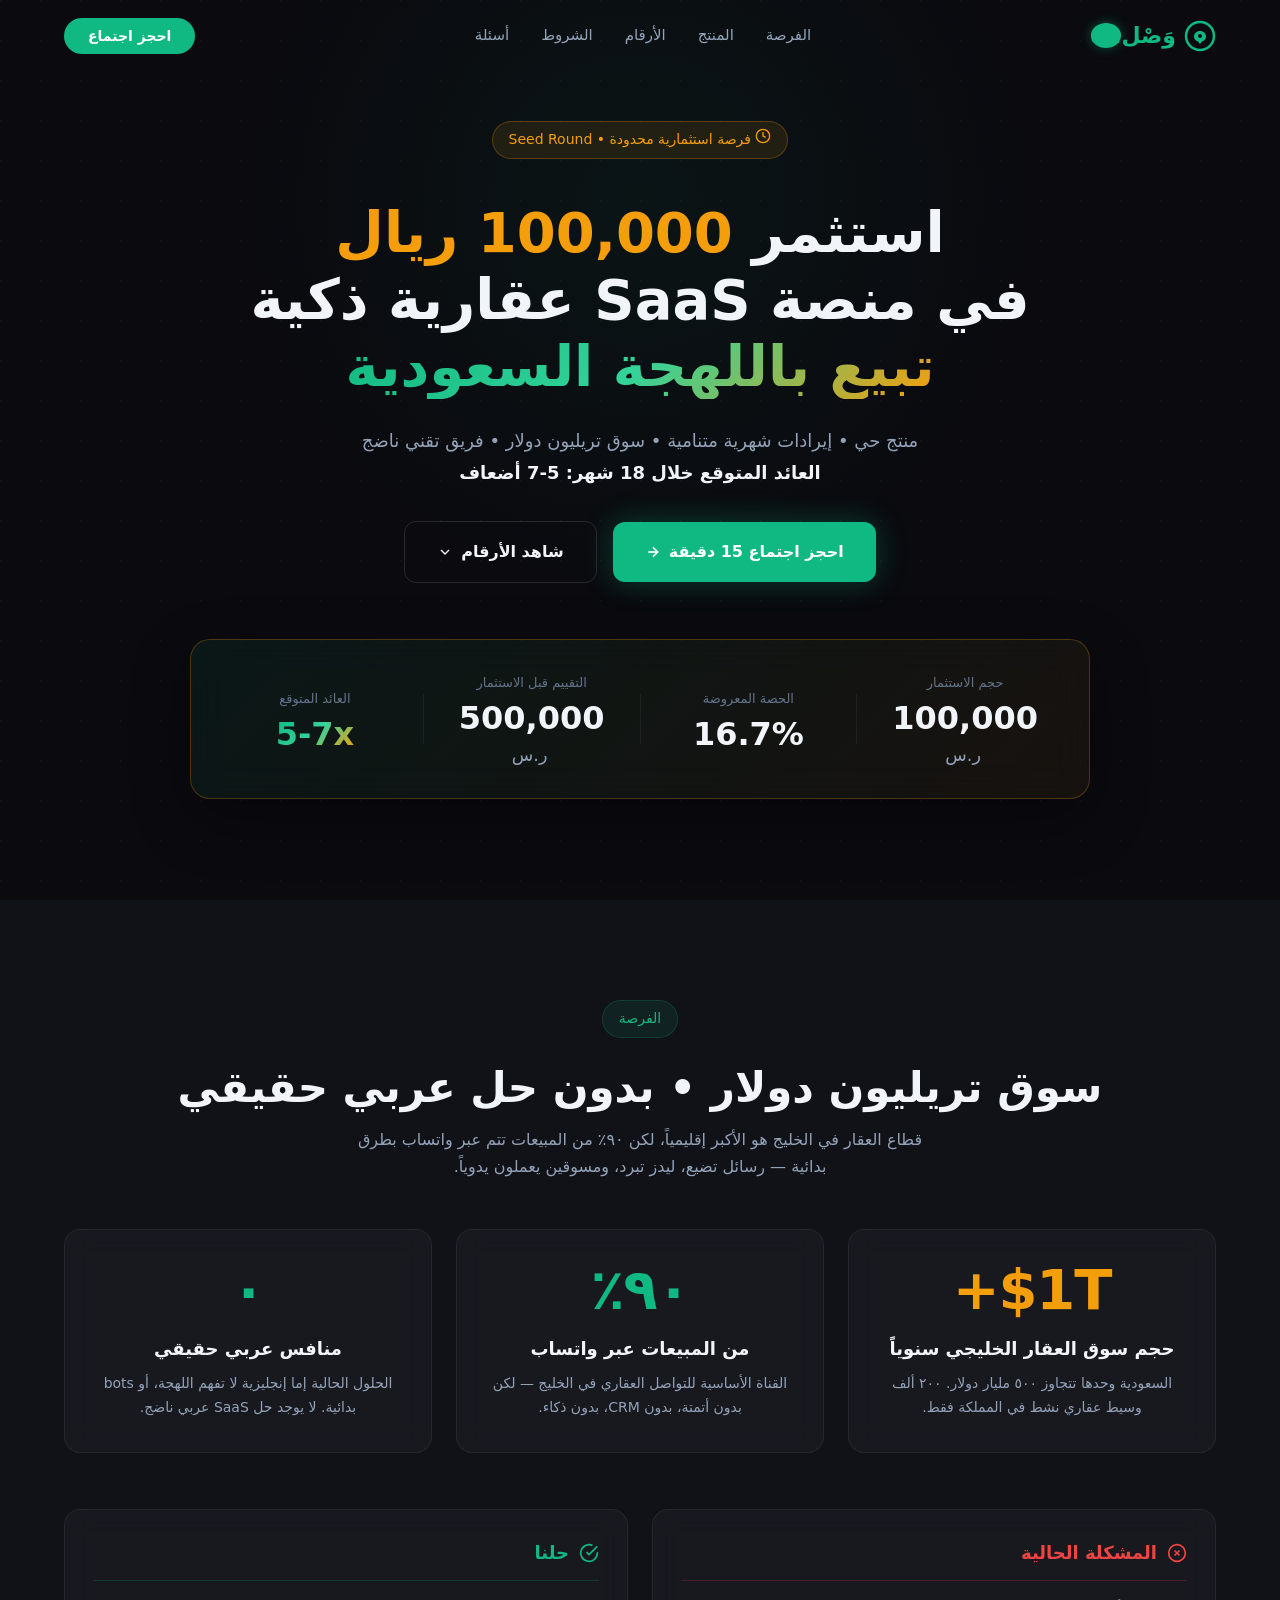
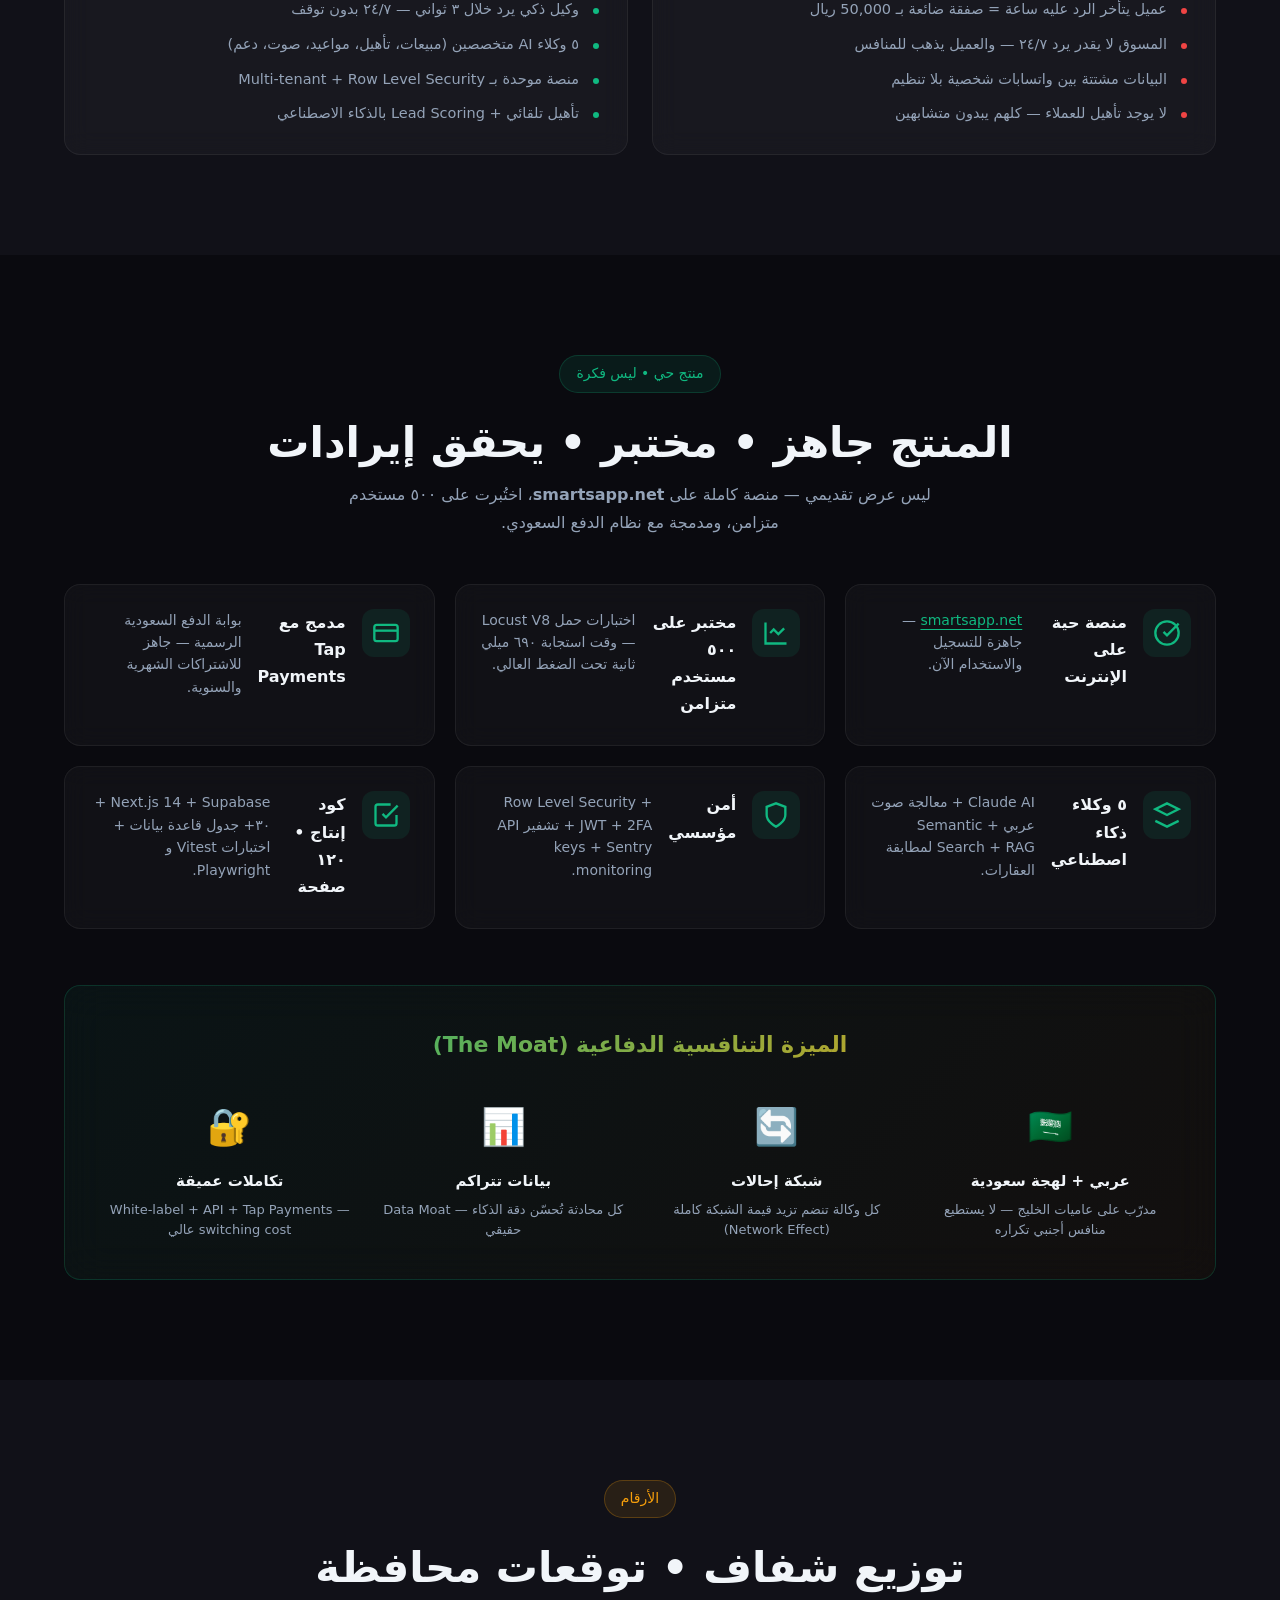
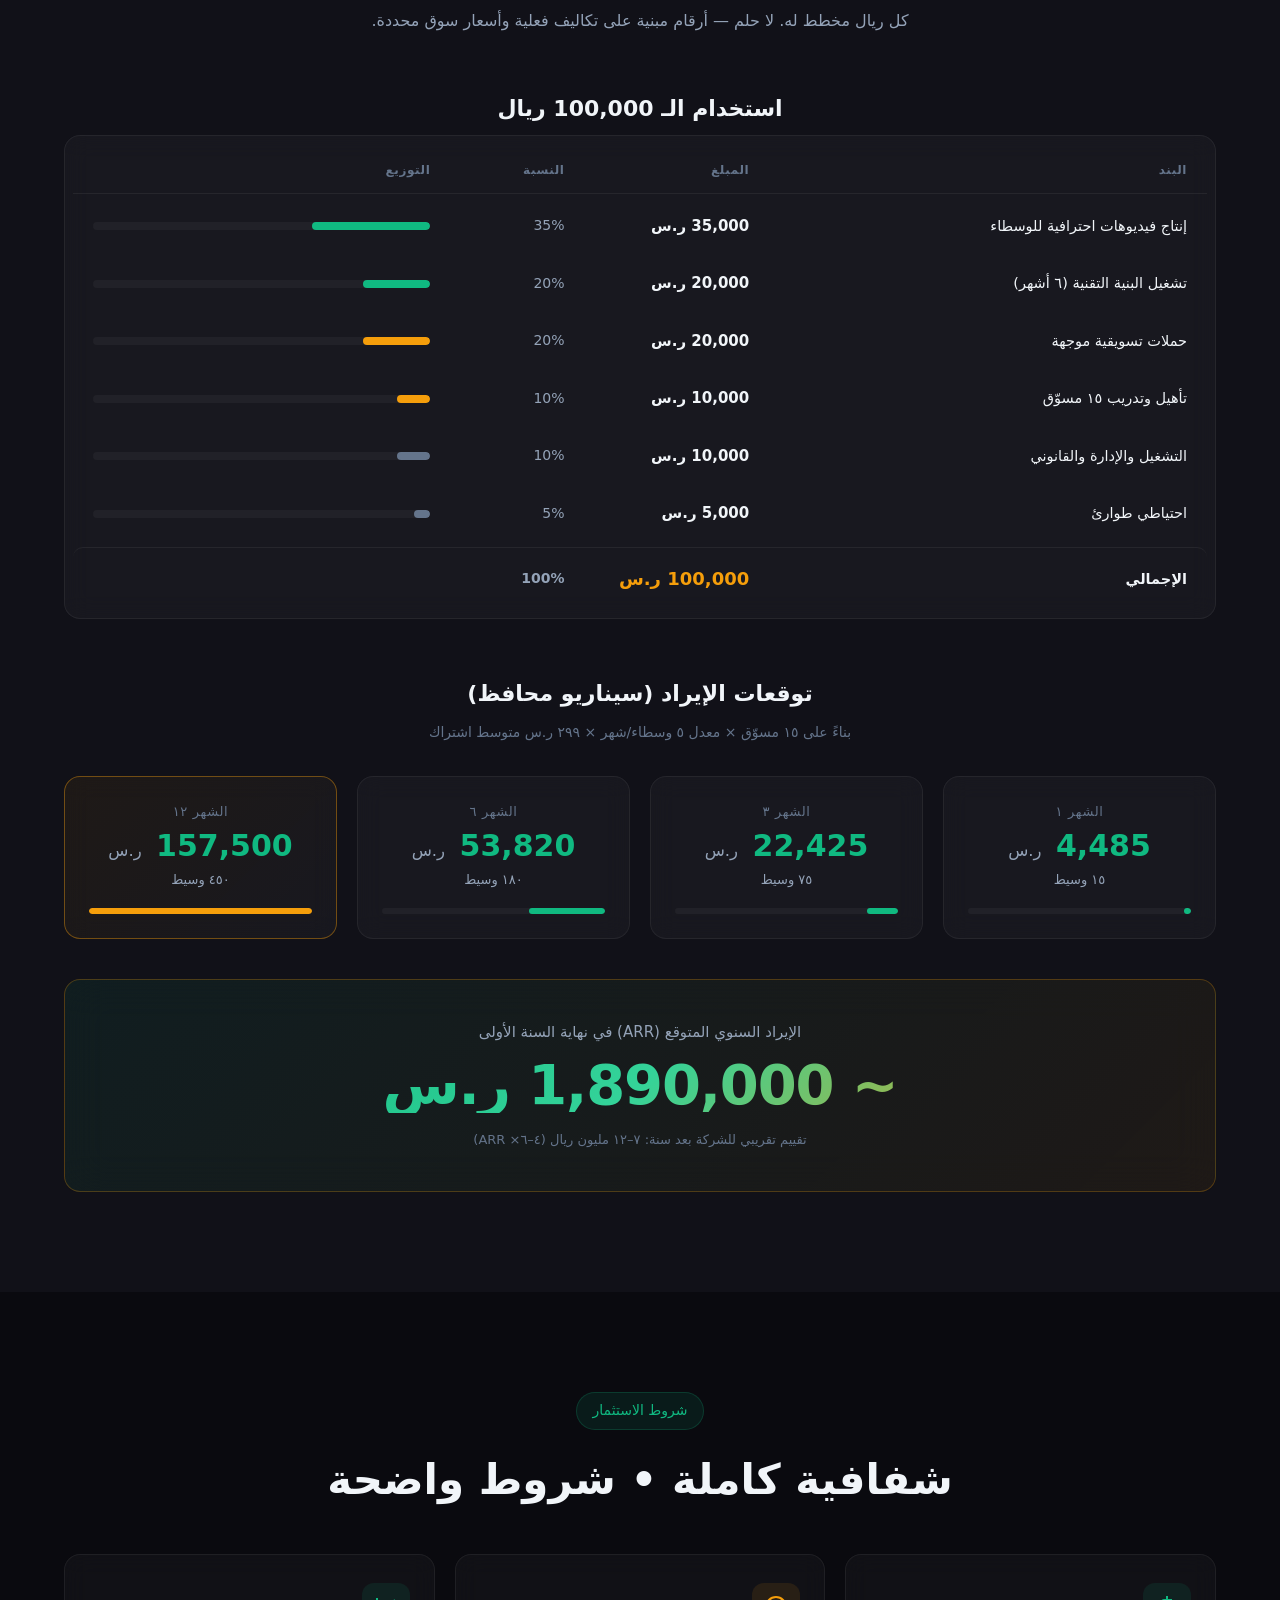
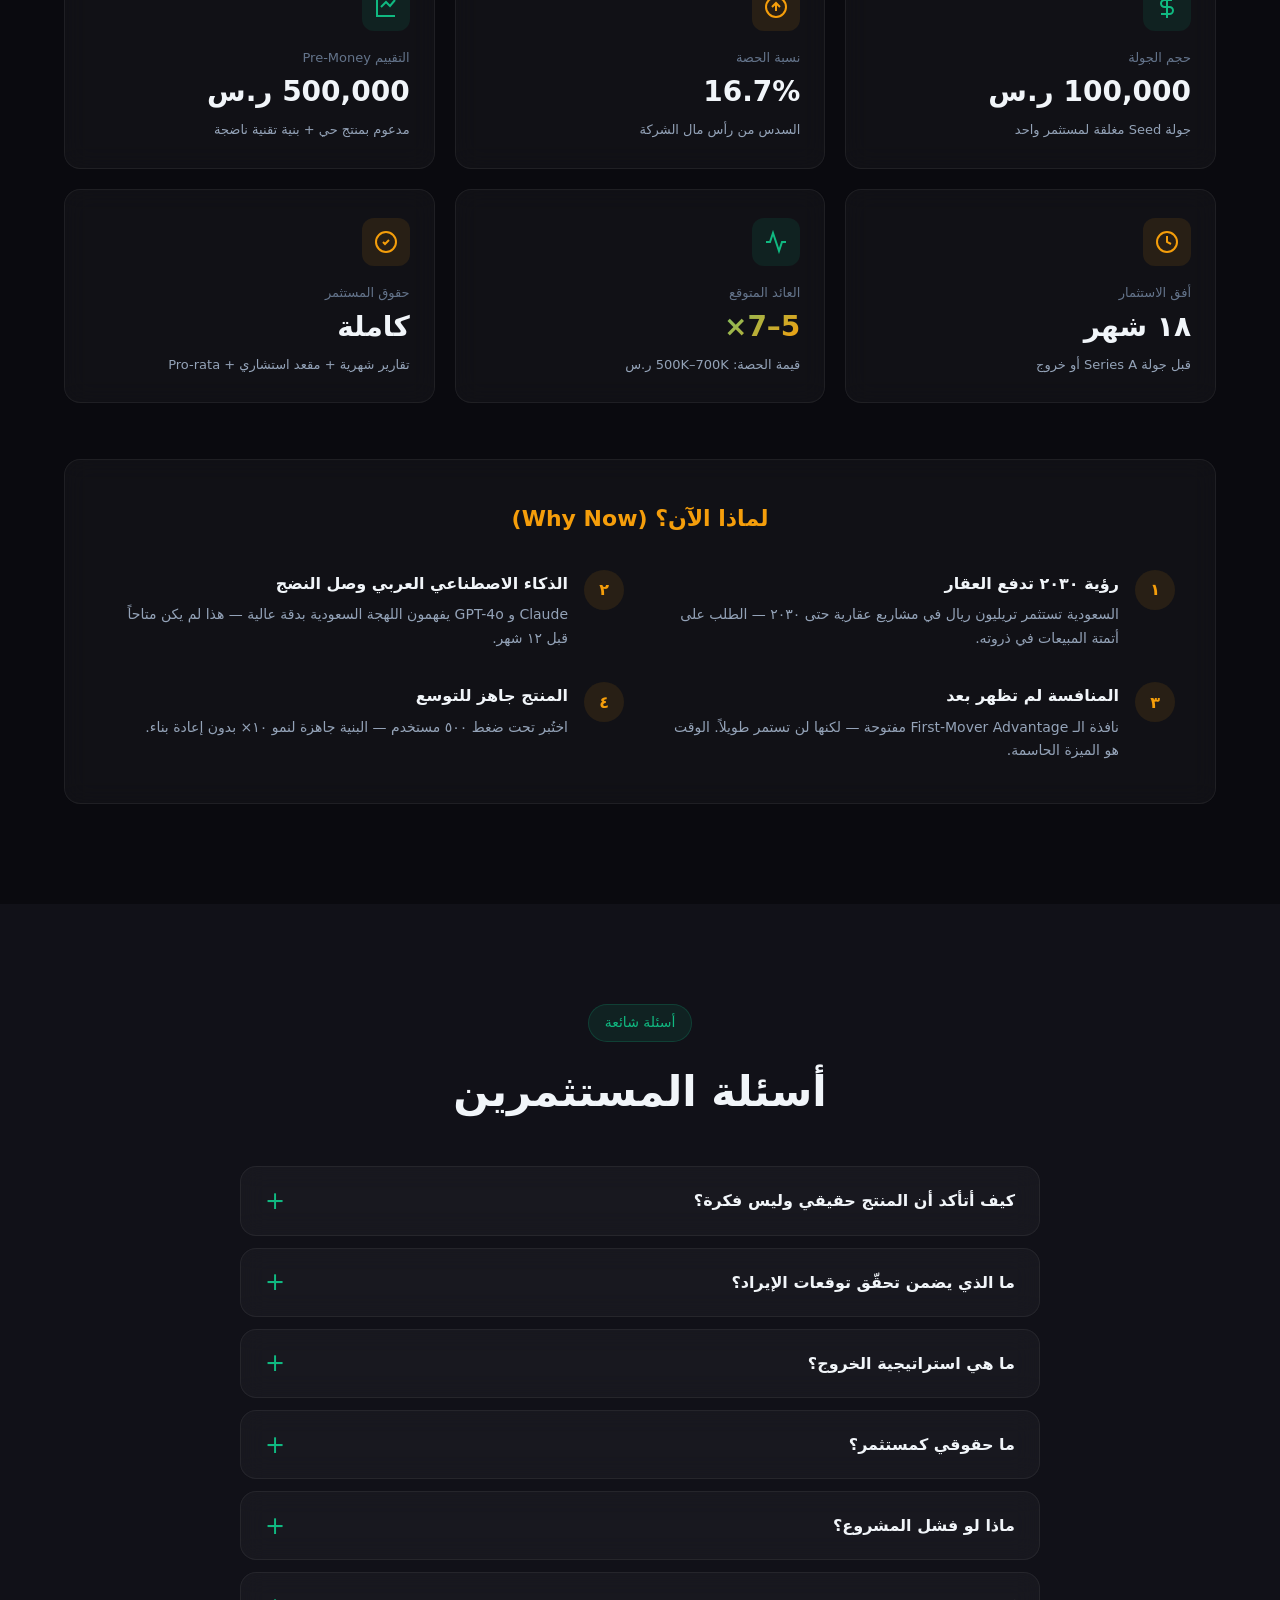
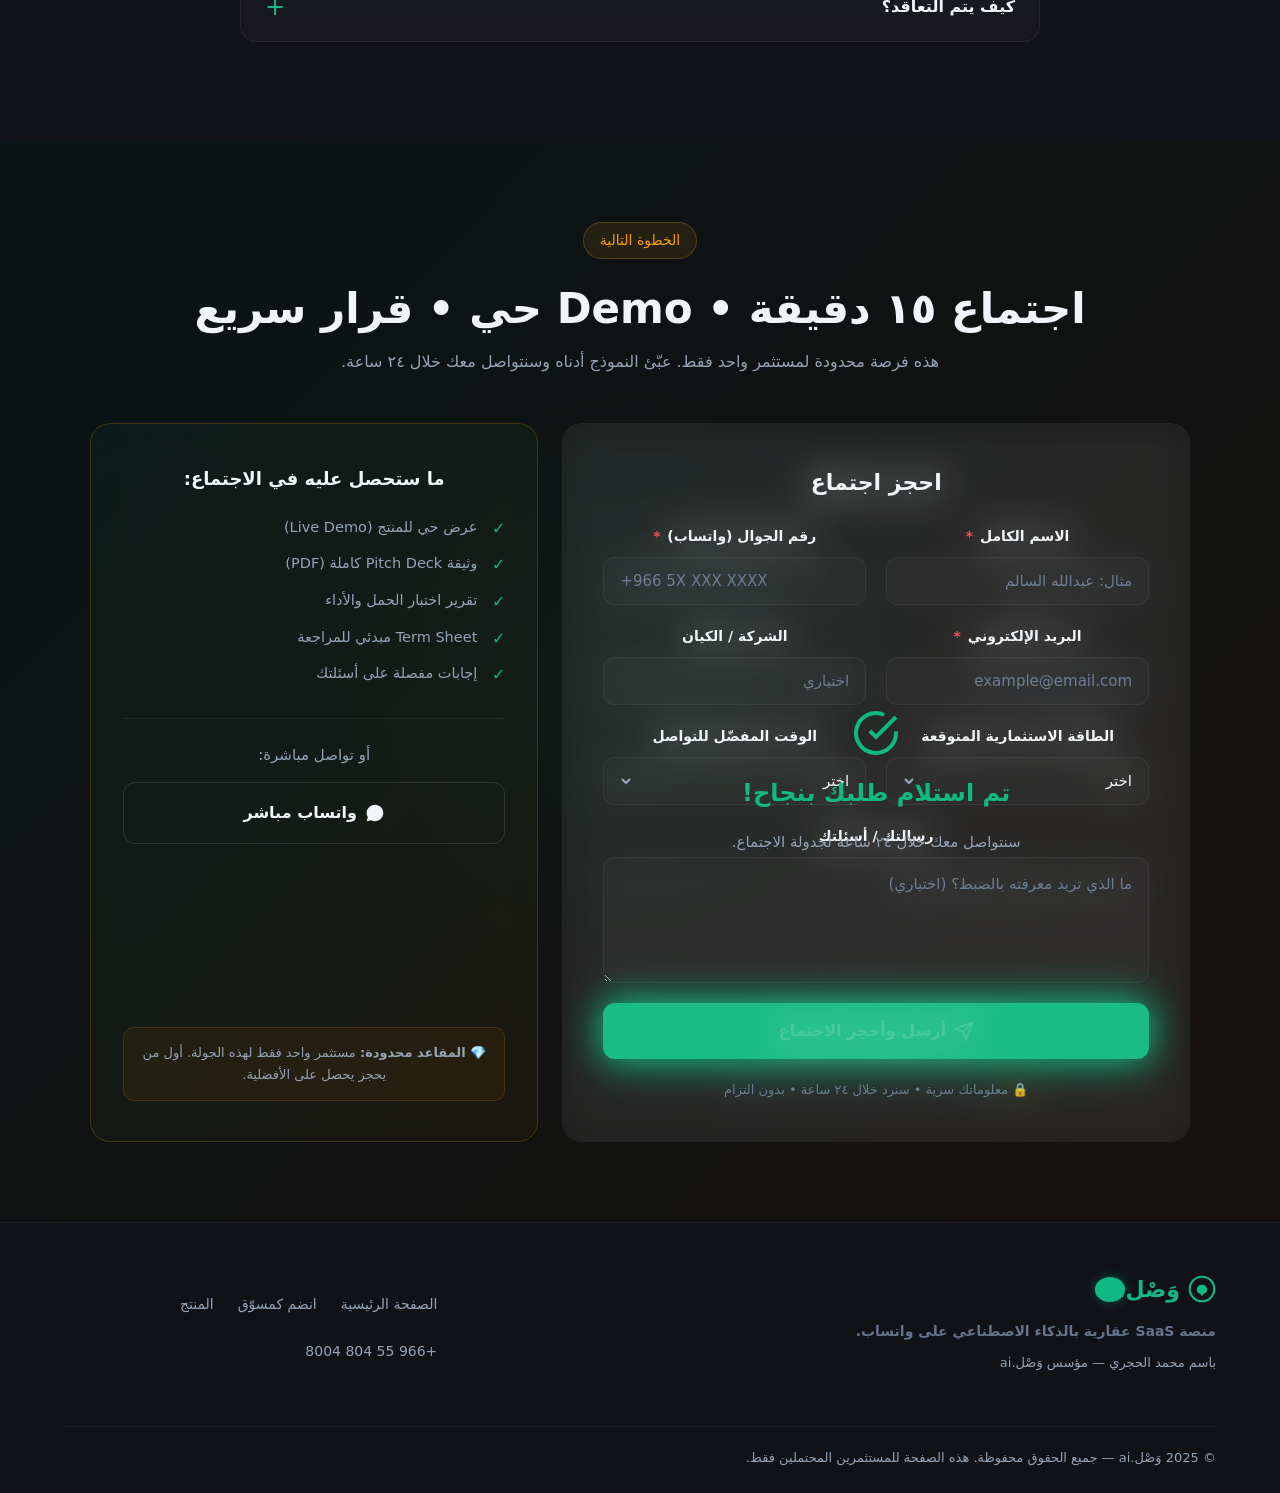
==== investor.html @ 43de6ca4 "Initial commit: investor + partner landing pages with Supabase - investor.html: 100K SAR / 16.7% pit" ====
<!DOCTYPE html>
<html lang="ar" dir="rtl">
<head>
  <meta charset="UTF-8">
  <meta name="viewport" content="width=device-width, initial-scale=1.0">
  <meta http-equiv="Content-Security-Policy" content="default-src 'self'; script-src 'self'; style-src 'self' 'unsafe-inline' https://fonts.googleapis.com; font-src 'self' https://fonts.gstatic.com; img-src 'self' data: https:; connect-src 'self' https://smartsapp.net https://*.supabase.co;">
  <title>وَصْل.ai | فرصة استثمارية — 100,000 ريال مقابل 16.7%</title>
  <meta name="description" content="فرصة استثمار في منصة SaaS عقارية بالذكاء الاصطناعي. منتج حي، إيرادات متوقعة 1.9 مليون ريال خلال 12 شهر، عائد متوقع 5-7 أضعاف خلال 18 شهر.">
  <meta name="robots" content="noindex, nofollow">
  <meta name="theme-color" content="#10b981">

  <!-- Open Graph -->
  <meta property="og:title" content="وَصْل.ai | فرصة استثمارية — منصة SaaS عقارية بالذكاء الاصطناعي">
  <meta property="og:description" content="100,000 ريال مقابل 16.7% — منتج حي وإيرادات متوقعة 1.9 مليون ريال خلال 12 شهر.">
  <meta property="og:type" content="website">
  <meta property="og:image" content="https://smartsapp.net/images/og-cover.svg">
  <meta property="og:locale" content="ar_SA">

  <!-- Favicon -->
  <link rel="icon" href="images/favicon.svg" type="image/svg+xml">

  <!-- Preconnect -->
  <link rel="preconnect" href="https://fonts.googleapis.com">
  <link rel="preconnect" href="https://fonts.gstatic.com" crossorigin>

  <!-- Stylesheet -->
  <link rel="stylesheet" href="css/styles.css">
  <link rel="stylesheet" href="css/pages.css">
</head>
<body>
  <a href="#main-content" class="sr-only">تخطي إلى المحتوى</a>

  <!-- ========== NAVBAR ========== -->
  <header class="navbar" role="banner">
    <div class="container navbar-inner">
      <a href="/" class="navbar-brand" aria-label="وَصْل.ai — الصفحة الرئيسية">
        <svg class="brand-icon" width="32" height="32" viewBox="0 0 32 32" fill="none" aria-hidden="true">
          <circle cx="16" cy="16" r="14" stroke="#10b981" stroke-width="2.5" fill="none"/>
          <path d="M10 16.5C10 13.5 12.5 11 16 11C19.5 11 22 13.5 22 16.5C22 19 20.5 21 18 21.5L16 24L14 21.5C11.5 21 10 19 10 16.5Z" fill="#10b981"/>
          <circle cx="16" cy="16" r="2" fill="#0a0a0f"/>
        </svg>
        <span class="brand-text">وَصْل<span class="brand-dot">.ai</span></span>
      </a>

      <nav class="nav-links" aria-label="التنقل الرئيسي">
        <a href="#opportunity">الفرصة</a>
        <a href="#product">المنتج</a>
        <a href="#financials">الأرقام</a>
        <a href="#terms">الشروط</a>
        <a href="#faq">أسئلة</a>
      </nav>

      <div class="navbar-actions">
        <a href="#cta" class="btn-nav">احجز اجتماع</a>
      </div>

      <button class="menu-toggle" aria-label="فتح القائمة" aria-expanded="false">
        <span class="hamburger-line"></span>
        <span class="hamburger-line"></span>
        <span class="hamburger-line"></span>
      </button>
    </div>

    <nav class="mobile-menu" aria-label="القائمة الجوالة">
      <a href="#opportunity">الفرصة</a>
      <a href="#product">المنتج</a>
      <a href="#financials">الأرقام</a>
      <a href="#terms">الشروط</a>
      <a href="#faq">أسئلة</a>
      <a href="#cta" class="btn-primary" style="text-align:center;margin-top:16px;">احجز اجتماع</a>
    </nav>
  </header>

  <main id="main-content">

    <!-- ========== HERO ========== -->
    <section id="hero" class="page-hero">
      <div class="container">
        <div class="hero-center">
          <span class="section-badge gold-badge">
            <svg width="16" height="16" viewBox="0 0 24 24" fill="none" stroke="currentColor" stroke-width="2"><circle cx="12" cy="12" r="10"/><path d="M12 6v6l4 2"/></svg>
            فرصة استثمارية محدودة • Seed Round
          </span>

          <h1 class="hero-title">
            استثمر <span class="gold-text">100,000 ريال</span><br>
            في منصة SaaS عقارية ذكية<br>
            <span class="gradient-text">تبيع باللهجة السعودية</span>
          </h1>

          <p class="hero-description hero-description-center">
            منتج حي • إيرادات شهرية متنامية • سوق تريليون دولار • فريق تقني ناضج<br>
            <strong class="text-primary">العائد المتوقع خلال 18 شهر: 5-7 أضعاف</strong>
          </p>

          <div class="hero-buttons hero-buttons-center">
            <a href="#cta" class="btn-primary">
              احجز اجتماع 15 دقيقة
              <svg width="16" height="16" viewBox="0 0 24 24" fill="none" stroke="currentColor" stroke-width="2.5"><path d="M5 12h14"/><path d="M12 5l7 7-7 7"/></svg>
            </a>
            <a href="#financials" class="btn-secondary">
              شاهد الأرقام
              <svg width="16" height="16" viewBox="0 0 24 24" fill="none" stroke="currentColor" stroke-width="2"><path d="M6 9l6 6 6-6"/></svg>
            </a>
          </div>

          <div class="deal-card">
            <div class="deal-row">
              <div class="deal-item">
                <span class="deal-label">حجم الاستثمار</span>
                <span class="deal-value">100,000 <span class="deal-unit">ر.س</span></span>
              </div>
              <div class="deal-divider"></div>
              <div class="deal-item">
                <span class="deal-label">الحصة المعروضة</span>
                <span class="deal-value gold-text">16.7%</span>
              </div>
              <div class="deal-divider"></div>
              <div class="deal-item">
                <span class="deal-label">التقييم قبل الاستثمار</span>
                <span class="deal-value">500,000 <span class="deal-unit">ر.س</span></span>
              </div>
              <div class="deal-divider"></div>
              <div class="deal-item">
                <span class="deal-label">العائد المتوقع</span>
                <span class="deal-value gradient-text">5-7x</span>
              </div>
            </div>
          </div>
        </div>
      </div>
    </section>

    <!-- ========== OPPORTUNITY ========== -->
    <section id="opportunity" class="section-alt">
      <div class="container">
        <div class="section-header">
          <span class="section-badge">الفرصة</span>
          <h2>سوق تريليون دولار • بدون حل عربي حقيقي</h2>
          <p>قطاع العقار في الخليج هو الأكبر إقليمياً، لكن ٩٠٪ من المبيعات تتم عبر واتساب بطرق بدائية — رسائل تضيع، ليدز تبرد، ومسوقين يعملون يدوياً.</p>
        </div>

        <div class="grid-3 gap-24">
          <div class="opp-card glass-card">
            <div class="opp-number gold-text">$1T+</div>
            <h3>حجم سوق العقار الخليجي سنوياً</h3>
            <p>السعودية وحدها تتجاوز ٥٠٠ مليار دولار. ٢٠٠ ألف وسيط عقاري نشط في المملكة فقط.</p>
          </div>
          <div class="opp-card glass-card">
            <div class="opp-number text-brand">٩٠٪</div>
            <h3>من المبيعات عبر واتساب</h3>
            <p>القناة الأساسية للتواصل العقاري في الخليج — لكن بدون أتمتة، بدون CRM، بدون ذكاء.</p>
          </div>
          <div class="opp-card glass-card">
            <div class="opp-number text-brand">٠</div>
            <h3>منافس عربي حقيقي</h3>
            <p>الحلول الحالية إما إنجليزية لا تفهم اللهجة، أو bots بدائية. لا يوجد حل SaaS عربي ناضج.</p>
          </div>
        </div>

        <div class="problem-solution">
          <div class="ps-card glass-card">
            <h3 class="ps-title red"><svg width="20" height="20" viewBox="0 0 24 24" fill="none" stroke="currentColor" stroke-width="2"><circle cx="12" cy="12" r="10"/><line x1="15" y1="9" x2="9" y2="15"/><line x1="9" y1="9" x2="15" y2="15"/></svg> المشكلة الحالية</h3>
            <ul class="ps-list">
              <li>عميل يتأخر الرد عليه ساعة = صفقة ضائعة بـ 50,000 ريال</li>
              <li>المسوق لا يقدر يرد ٢٤/٧ — والعميل يذهب للمنافس</li>
              <li>البيانات مشتتة بين واتسابات شخصية بلا تنظيم</li>
              <li>لا يوجد تأهيل للعملاء — كلهم يبدون متشابهين</li>
            </ul>
          </div>
          <div class="ps-card glass-card">
            <h3 class="ps-title green"><svg width="20" height="20" viewBox="0 0 24 24" fill="none" stroke="currentColor" stroke-width="2"><path d="M22 11.08V12a10 10 0 11-5.93-9.14"/><polyline points="22 4 12 14.01 9 11.01"/></svg> حلنا</h3>
            <ul class="ps-list">
              <li>وكيل ذكي يرد خلال ٣ ثواني — ٢٤/٧ بدون توقف</li>
              <li>٥ وكلاء AI متخصصين (مبيعات، تأهيل، مواعيد، صوت، دعم)</li>
              <li>منصة موحدة بـ Multi-tenant + Row Level Security</li>
              <li>تأهيل تلقائي + Lead Scoring بالذكاء الاصطناعي</li>
            </ul>
          </div>
        </div>
      </div>
    </section>

    <!-- ========== PRODUCT (TRACTION) ========== -->
    <section id="product">
      <div class="container">
        <div class="section-header">
          <span class="section-badge">منتج حي • ليس فكرة</span>
          <h2>المنتج جاهز • مختبر • يحقق إيرادات</h2>
          <p>ليس عرض تقديمي — منصة كاملة على <strong>smartsapp.net</strong>، اختُبرت على ٥٠٠ مستخدم متزامن، ومدمجة مع نظام الدفع السعودي.</p>
        </div>

        <div class="proof-grid">
          <div class="proof-card glass-card">
            <div class="proof-icon"><svg width="28" height="28" viewBox="0 0 24 24" fill="none" stroke="#10b981" stroke-width="2"><circle cx="12" cy="12" r="10"/><polyline points="22 4 12 14.01 9 11.01"/></svg></div>
            <h3>منصة حية على الإنترنت</h3>
            <p><a href="https://smartsapp.net" target="_blank" rel="noopener" class="link">smartsapp.net</a> — جاهزة للتسجيل والاستخدام الآن.</p>
          </div>
          <div class="proof-card glass-card">
            <div class="proof-icon"><svg width="28" height="28" viewBox="0 0 24 24" fill="none" stroke="#10b981" stroke-width="2"><path d="M3 3v18h18"/><path d="M7 12l3-3 4 4 5-5"/></svg></div>
            <h3>مختبر على ٥٠٠ مستخدم متزامن</h3>
            <p>اختبارات حمل Locust V8 — وقت استجابة ٦٩٠ ميلي ثانية تحت الضغط العالي.</p>
          </div>
          <div class="proof-card glass-card">
            <div class="proof-icon"><svg width="28" height="28" viewBox="0 0 24 24" fill="none" stroke="#10b981" stroke-width="2"><rect x="2" y="5" width="20" height="14" rx="2"/><line x1="2" y1="10" x2="22" y2="10"/></svg></div>
            <h3>مدمج مع Tap Payments</h3>
            <p>بوابة الدفع السعودية الرسمية — جاهز للاشتراكات الشهرية والسنوية.</p>
          </div>
          <div class="proof-card glass-card">
            <div class="proof-icon"><svg width="28" height="28" viewBox="0 0 24 24" fill="none" stroke="#10b981" stroke-width="2"><path d="M12 2L2 7l10 5 10-5-10-5z"/><path d="M2 17l10 5 10-5"/></svg></div>
            <h3>٥ وكلاء ذكاء اصطناعي</h3>
            <p>Claude AI + معالجة صوت عربي + Semantic Search + RAG لمطابقة العقارات.</p>
          </div>
          <div class="proof-card glass-card">
            <div class="proof-icon"><svg width="28" height="28" viewBox="0 0 24 24" fill="none" stroke="#10b981" stroke-width="2"><path d="M12 22s8-4 8-10V5l-8-3-8 3v7c0 6 8 10 8 10z"/></svg></div>
            <h3>أمن مؤسسي</h3>
            <p>Row Level Security + JWT + 2FA + تشفير API keys + Sentry monitoring.</p>
          </div>
          <div class="proof-card glass-card">
            <div class="proof-icon"><svg width="28" height="28" viewBox="0 0 24 24" fill="none" stroke="#10b981" stroke-width="2"><path d="M9 11l3 3L22 4"/><path d="M21 12v7a2 2 0 01-2 2H5a2 2 0 01-2-2V5a2 2 0 012-2h11"/></svg></div>
            <h3>كود إنتاج • ١٢٠ صفحة</h3>
            <p>Next.js 14 + Supabase + ٣٠+ جدول قاعدة بيانات + اختبارات Vitest و Playwright.</p>
          </div>
        </div>

        <div class="moat-banner glass-card">
          <h3 class="moat-title">الميزة التنافسية الدفاعية (The Moat)</h3>
          <div class="moat-grid">
            <div class="moat-item">
              <span class="moat-emoji">🇸🇦</span>
              <h4>عربي + لهجة سعودية</h4>
              <p>مدرّب على عاميات الخليج — لا يستطيع منافس أجنبي تكراره</p>
            </div>
            <div class="moat-item">
              <span class="moat-emoji">🔄</span>
              <h4>شبكة إحالات</h4>
              <p>كل وكالة تنضم تزيد قيمة الشبكة كاملة (Network Effect)</p>
            </div>
            <div class="moat-item">
              <span class="moat-emoji">📊</span>
              <h4>بيانات تتراكم</h4>
              <p>كل محادثة تُحسّن دقة الذكاء — Data Moat حقيقي</p>
            </div>
            <div class="moat-item">
              <span class="moat-emoji">🔐</span>
              <h4>تكاملات عميقة</h4>
              <p>White-label + API + Tap Payments — switching cost عالي</p>
            </div>
          </div>
        </div>
      </div>
    </section>

    <!-- ========== FINANCIALS ========== -->
    <section id="financials" class="section-alt">
      <div class="container">
        <div class="section-header">
          <span class="section-badge gold-badge">الأرقام</span>
          <h2>توزيع شفاف • توقعات محافظة</h2>
          <p>كل ريال مخطط له. لا حلم — أرقام مبنية على تكاليف فعلية وأسعار سوق محددة.</p>
        </div>

        <!-- Use of Funds -->
        <h3 class="financial-subtitle">استخدام الـ 100,000 ريال</h3>
        <div class="funds-table glass-card">
          <div class="funds-row funds-header">
            <div>البند</div>
            <div>المبلغ</div>
            <div>النسبة</div>
            <div class="funds-bar-col">التوزيع</div>
          </div>
          <div class="funds-row">
            <div class="funds-label">إنتاج فيديوهات احترافية للوسطاء</div>
            <div class="funds-amount">35,000 ر.س</div>
            <div class="funds-pct">35%</div>
            <div class="funds-bar"><span style="width:35%; background:var(--brand);"></span></div>
          </div>
          <div class="funds-row">
            <div class="funds-label">تشغيل البنية التقنية (٦ أشهر)</div>
            <div class="funds-amount">20,000 ر.س</div>
            <div class="funds-pct">20%</div>
            <div class="funds-bar"><span style="width:20%; background:var(--brand);"></span></div>
          </div>
          <div class="funds-row">
            <div class="funds-label">حملات تسويقية موجهة</div>
            <div class="funds-amount">20,000 ر.س</div>
            <div class="funds-pct">20%</div>
            <div class="funds-bar"><span style="width:20%; background:var(--accent);"></span></div>
          </div>
          <div class="funds-row">
            <div class="funds-label">تأهيل وتدريب ١٥ مسوّق</div>
            <div class="funds-amount">10,000 ر.س</div>
            <div class="funds-pct">10%</div>
            <div class="funds-bar"><span style="width:10%; background:var(--accent);"></span></div>
          </div>
          <div class="funds-row">
            <div class="funds-label">التشغيل والإدارة والقانوني</div>
            <div class="funds-amount">10,000 ر.س</div>
            <div class="funds-pct">10%</div>
            <div class="funds-bar"><span style="width:10%; background:var(--text-muted);"></span></div>
          </div>
          <div class="funds-row">
            <div class="funds-label">احتياطي طوارئ</div>
            <div class="funds-amount">5,000 ر.س</div>
            <div class="funds-pct">5%</div>
            <div class="funds-bar"><span style="width:5%; background:var(--text-muted);"></span></div>
          </div>
          <div class="funds-row funds-total">
            <div class="funds-label"><strong>الإجمالي</strong></div>
            <div class="funds-amount"><strong>100,000 ر.س</strong></div>
            <div class="funds-pct"><strong>100%</strong></div>
            <div></div>
          </div>
        </div>

        <!-- Revenue Projections -->
        <h3 class="financial-subtitle">توقعات الإيراد (سيناريو محافظ)</h3>
        <p class="financial-subtitle-desc">بناءً على ١٥ مسوّق × معدل ٥ وسطاء/شهر × ٢٩٩ ر.س متوسط اشتراك</p>

        <div class="revenue-grid">
          <div class="revenue-card glass-card">
            <span class="revenue-month">الشهر ١</span>
            <span class="revenue-mrr">4,485 <span class="currency">ر.س</span></span>
            <span class="revenue-clients">١٥ وسيط</span>
            <div class="revenue-bar"><span style="width:3%; background:var(--brand);"></span></div>
          </div>
          <div class="revenue-card glass-card">
            <span class="revenue-month">الشهر ٣</span>
            <span class="revenue-mrr">22,425 <span class="currency">ر.س</span></span>
            <span class="revenue-clients">٧٥ وسيط</span>
            <div class="revenue-bar"><span style="width:14%; background:var(--brand);"></span></div>
          </div>
          <div class="revenue-card glass-card">
            <span class="revenue-month">الشهر ٦</span>
            <span class="revenue-mrr">53,820 <span class="currency">ر.س</span></span>
            <span class="revenue-clients">١٨٠ وسيط</span>
            <div class="revenue-bar"><span style="width:34%; background:var(--brand);"></span></div>
          </div>
          <div class="revenue-card glass-card highlight">
            <span class="revenue-month">الشهر ١٢</span>
            <span class="revenue-mrr gold-text">157,500 <span class="currency">ر.س</span></span>
            <span class="revenue-clients">٤٥٠ وسيط</span>
            <div class="revenue-bar"><span style="width:100%; background:var(--accent);"></span></div>
          </div>
        </div>

        <div class="arr-card glass-card">
          <span class="arr-label">الإيراد السنوي المتوقع (ARR) في نهاية السنة الأولى</span>
          <span class="arr-value gradient-text">~ 1,890,000 ر.س</span>
          <span class="arr-note">تقييم تقريبي للشركة بعد سنة: ٧–١٢ مليون ريال (٤–٦× ARR)</span>
        </div>
      </div>
    </section>

    <!-- ========== TERMS ========== -->
    <section id="terms">
      <div class="container">
        <div class="section-header">
          <span class="section-badge">شروط الاستثمار</span>
          <h2>شفافية كاملة • شروط واضحة</h2>
        </div>

        <div class="terms-grid">
          <div class="term-card glass-card">
            <div class="term-icon"><svg width="24" height="24" viewBox="0 0 24 24" fill="none" stroke="currentColor" stroke-width="2"><line x1="12" y1="1" x2="12" y2="23"/><path d="M17 5H9.5a3.5 3.5 0 000 7h5a3.5 3.5 0 010 7H6"/></svg></div>
            <span class="term-label">حجم الجولة</span>
            <span class="term-value">100,000 ر.س</span>
            <span class="term-note">جولة Seed مغلقة لمستثمر واحد</span>
          </div>
          <div class="term-card glass-card">
            <div class="term-icon accent"><svg width="24" height="24" viewBox="0 0 24 24" fill="none" stroke="currentColor" stroke-width="2"><circle cx="12" cy="12" r="10"/><path d="M16 12l-4-4-4 4"/><path d="M12 16V8"/></svg></div>
            <span class="term-label">نسبة الحصة</span>
            <span class="term-value gold-text">16.7%</span>
            <span class="term-note">السدس من رأس مال الشركة</span>
          </div>
          <div class="term-card glass-card">
            <div class="term-icon"><svg width="24" height="24" viewBox="0 0 24 24" fill="none" stroke="currentColor" stroke-width="2"><path d="M3 3v18h18"/><polyline points="7 12 12 7 16 11 21 5"/></svg></div>
            <span class="term-label">التقييم Pre-Money</span>
            <span class="term-value">500,000 ر.س</span>
            <span class="term-note">مدعوم بمنتج حي + بنية تقنية ناضجة</span>
          </div>
          <div class="term-card glass-card">
            <div class="term-icon accent"><svg width="24" height="24" viewBox="0 0 24 24" fill="none" stroke="currentColor" stroke-width="2"><circle cx="12" cy="12" r="10"/><polyline points="12 6 12 12 16 14"/></svg></div>
            <span class="term-label">أفق الاستثمار</span>
            <span class="term-value">١٨ شهر</span>
            <span class="term-note">قبل جولة Series A أو خروج</span>
          </div>
          <div class="term-card glass-card">
            <div class="term-icon"><svg width="24" height="24" viewBox="0 0 24 24" fill="none" stroke="currentColor" stroke-width="2"><polyline points="22 12 18 12 15 21 9 3 6 12 2 12"/></svg></div>
            <span class="term-label">العائد المتوقع</span>
            <span class="term-value gradient-text">5–7×</span>
            <span class="term-note">قيمة الحصة: 500K–700K ر.س</span>
          </div>
          <div class="term-card glass-card">
            <div class="term-icon accent"><svg width="24" height="24" viewBox="0 0 24 24" fill="none" stroke="currentColor" stroke-width="2"><path d="M9 12l2 2 4-4"/><circle cx="12" cy="12" r="10"/></svg></div>
            <span class="term-label">حقوق المستثمر</span>
            <span class="term-value">كاملة</span>
            <span class="term-note">تقارير شهرية + مقعد استشاري + Pro-rata</span>
          </div>
        </div>

        <!-- Why Now -->
        <div class="why-now glass-card">
          <h3 class="why-now-title gold-text">لماذا الآن؟ (Why Now)</h3>
          <div class="why-grid">
            <div class="why-item">
              <span class="why-num">١</span>
              <div>
                <h4>رؤية ٢٠٣٠ تدفع العقار</h4>
                <p>السعودية تستثمر تريليون ريال في مشاريع عقارية حتى ٢٠٣٠ — الطلب على أتمتة المبيعات في ذروته.</p>
              </div>
            </div>
            <div class="why-item">
              <span class="why-num">٢</span>
              <div>
                <h4>الذكاء الاصطناعي العربي وصل النضج</h4>
                <p>Claude و GPT-4o يفهمون اللهجة السعودية بدقة عالية — هذا لم يكن متاحاً قبل ١٢ شهر.</p>
              </div>
            </div>
            <div class="why-item">
              <span class="why-num">٣</span>
              <div>
                <h4>المنافسة لم تظهر بعد</h4>
                <p>نافذة الـ First-Mover Advantage مفتوحة — لكنها لن تستمر طويلاً. الوقت هو الميزة الحاسمة.</p>
              </div>
            </div>
            <div class="why-item">
              <span class="why-num">٤</span>
              <div>
                <h4>المنتج جاهز للتوسع</h4>
                <p>اختُبر تحت ضغط ٥٠٠ مستخدم — البنية جاهزة لنمو ١٠× بدون إعادة بناء.</p>
              </div>
            </div>
          </div>
        </div>
      </div>
    </section>

    <!-- ========== FAQ ========== -->
    <section id="faq" class="section-alt">
      <div class="container">
        <div class="section-header">
          <span class="section-badge">أسئلة شائعة</span>
          <h2>أسئلة المستثمرين</h2>
        </div>

        <div class="faq-list">
          <details class="faq-item glass-card">
            <summary>كيف أتأكد أن المنتج حقيقي وليس فكرة؟</summary>
            <p>المنصة حية على <a href="https://smartsapp.net" target="_blank" rel="noopener" class="link">smartsapp.net</a> — يمكنك التسجيل وتجربتها بنفسك خلال ٥ دقائق. كذلك سنوفر لك Demo حي في الاجتماع، وتقرير اختبار الحمل (Locust) الذي يثبت قدرة المنصة على تحمّل ٥٠٠ مستخدم متزامن.</p>
          </details>
          <details class="faq-item glass-card">
            <summary>ما الذي يضمن تحقّق توقعات الإيراد؟</summary>
            <p>التوقعات محافظة جداً: ٥ وسطاء/مسوّق/شهر هو معدل تحفظي. الـ ١٥ مسوّق سيعملون بدون راتب مقابل عمولة ٣٠٪ — حافز قوي للأداء. كذلك نموذج SaaS متكرر (Recurring Revenue) — مع كل شهر يتراكم العميل الجديد على القديم.</p>
          </details>
          <details class="faq-item glass-card">
            <summary>ما هي استراتيجية الخروج؟</summary>
            <p>ثلاثة سيناريوهات محتملة:<br>
            <strong>١.</strong> جولة Series A خلال ١٨ شهر بتقييم ٧–١٢ مليون ريال (تتيح لك بيع جزء من حصتك)<br>
            <strong>٢.</strong> استحواذ من شركة عقارية كبرى (Aqar / Bayut / PropertyFinder) بعمل MoU خلال السنة الأولى<br>
            <strong>٣.</strong> إعادة شراء الحصة (Buy-back) من المؤسسين بعد ٢٤ شهر بضعفين على الأقل</p>
          </details>
          <details class="faq-item glass-card">
            <summary>ما حقوقي كمستثمر؟</summary>
            <p>تقارير مالية شهرية مفصلة + اجتماع ربع سنوي + مقعد استشاري في مجلس الإدارة + حق الـ Pro-rata في الجولات القادمة + حق الـ Tag-along في حال بيع المؤسسين لأسهمهم.</p>
          </details>
          <details class="faq-item glass-card">
            <summary>ماذا لو فشل المشروع؟</summary>
            <p>استثمار في الـ Seed دائماً عالي المخاطر — لكن المخاطرة محدودة بـ ١٠٠ ألف ريال. والمميز هنا: المنتج <strong>موجود فعلاً</strong>، البنية التقنية جاهزة، والسوق مؤكد. السيناريو الأسوأ هو نمو أبطأ — وليس فشل المنتج تقنياً.</p>
          </details>
          <details class="faq-item glass-card">
            <summary>كيف يتم التعاقد؟</summary>
            <p>عقد مساهم رسمي + اتفاقية SAFE/Equity موثّقة لدى محامٍ معتمد + توثيق التحويل البنكي + تسجيل الحصة في السجل التجاري للشركة. كل الخطوات شفافة وقانونية.</p>
          </details>
        </div>
      </div>
    </section>

    <!-- ========== CTA + INVESTOR FORM ========== -->
    <section id="cta">
      <div class="container">
        <div class="section-header">
          <span class="section-badge gold-badge">الخطوة التالية</span>
          <h2>اجتماع ١٥ دقيقة • Demo حي • قرار سريع</h2>
          <p>هذه فرصة محدودة لمستثمر واحد فقط. عبّئ النموذج أدناه وسنتواصل معك خلال ٢٤ ساعة.</p>
        </div>

        <div class="investor-cta-grid">
          <!-- Form -->
          <form class="apply-form glass-card" id="investor-inquiry">
            <h3 class="form-heading">احجز اجتماع</h3>

            <div class="form-row">
              <div class="form-group">
                <label for="inv-name">الاسم الكامل <span class="required">*</span></label>
                <input type="text" id="inv-name" name="fullName" required placeholder="مثال: عبدالله السالم">
              </div>
              <div class="form-group">
                <label for="inv-phone">رقم الجوال (واتساب) <span class="required">*</span></label>
                <input type="tel" id="inv-phone" name="phone" required placeholder="+966 5X XXX XXXX">
              </div>
            </div>

            <div class="form-row">
              <div class="form-group">
                <label for="inv-email">البريد الإلكتروني <span class="required">*</span></label>
                <input type="email" id="inv-email" name="email" required placeholder="example@email.com">
              </div>
              <div class="form-group">
                <label for="inv-company">الشركة / الكيان</label>
                <input type="text" id="inv-company" name="company" placeholder="اختياري">
              </div>
            </div>

            <div class="form-row">
              <div class="form-group">
                <label for="inv-capacity">الطاقة الاستثمارية المتوقعة</label>
                <select id="inv-capacity" name="capacity">
                  <option value="">اختر</option>
                  <option value="50k-100k">٥٠ – ١٠٠ ألف ر.س</option>
                  <option value="100k">١٠٠ ألف ر.س (الجولة الحالية)</option>
                  <option value="100k-250k">١٠٠ – ٢٥٠ ألف ر.س</option>
                  <option value="250k+">أكثر من ٢٥٠ ألف ر.س</option>
                  <option value="exploring">أستكشف فقط</option>
                </select>
              </div>
              <div class="form-group">
                <label for="inv-time">الوقت المفضّل للتواصل</label>
                <select id="inv-time" name="preferredTime">
                  <option value="">اختر</option>
                  <option value="morning">صباحاً (٩ – ١٢)</option>
                  <option value="afternoon">ظهراً (١٢ – ٤)</option>
                  <option value="evening">مساءً (٤ – ٨)</option>
                  <option value="night">ليلاً (٨ – ١١)</option>
                </select>
              </div>
            </div>

            <div class="form-group">
              <label for="inv-message">رسالتك / أسئلتك</label>
              <textarea id="inv-message" name="message" rows="4" placeholder="ما الذي تريد معرفته بالضبط؟ (اختياري)"></textarea>
            </div>

            <button type="submit" class="btn-primary form-submit">
              <svg width="20" height="20" viewBox="0 0 24 24" fill="none" stroke="currentColor" stroke-width="2"><line x1="22" y1="2" x2="11" y2="13"/><polygon points="22 2 15 22 11 13 2 9 22 2"/></svg>
              أرسل وأحجز الاجتماع
            </button>

            <p class="form-note">🔒 معلوماتك سرية • سنرد خلال ٢٤ ساعة • بدون التزام</p>

            <div class="form-success" id="inv-form-success" hidden>
              <svg width="48" height="48" viewBox="0 0 24 24" fill="none" stroke="#10b981" stroke-width="2"><path d="M22 11.08V12a10 10 0 11-5.93-9.14"/><polyline points="22 4 12 14.01 9 11.01"/></svg>
              <h3>تم استلام طلبك بنجاح!</h3>
              <p>سنتواصل معك خلال ٢٤ ساعة لجدولة الاجتماع.</p>
            </div>
          </form>

          <!-- Side Panel -->
          <div class="cta-side glass-card">
            <h3>ما ستحصل عليه في الاجتماع:</h3>
            <ul class="cta-list">
              <li>عرض حي للمنتج (Live Demo)</li>
              <li>وثيقة Pitch Deck كاملة (PDF)</li>
              <li>تقرير اختبار الحمل والأداء</li>
              <li>Term Sheet مبدئي للمراجعة</li>
              <li>إجابات مفصلة على أسئلتك</li>
            </ul>

            <div class="cta-divider"></div>

            <h4>أو تواصل مباشرة:</h4>
            <a href="https://wa.me/966558048004?text=مرحباً، أرغب في معرفة تفاصيل أكثر عن فرصة الاستثمار في وَصْل.ai" class="btn-secondary cta-side-btn" target="_blank" rel="noopener" id="inv-wa-btn">
              <svg width="20" height="20" viewBox="0 0 24 24" fill="currentColor" aria-hidden="true"><path d="M17.5 14.4c-.3-.2-1.7-.8-2-.9-.3-.1-.5-.2-.7.2-.2.3-.8.9-1 1.1-.2.2-.4.2-.7.1-.3-.1-1.2-.4-2.3-1.4-.9-.8-1.4-1.7-1.6-2-.2-.3 0-.5.1-.6.1-.1.3-.4.4-.5.1-.2.2-.3.3-.5.1-.2 0-.4 0-.5-.1-.1-.7-1.6-.9-2.2-.2-.6-.5-.5-.7-.5h-.6c-.2 0-.5.1-.8.4-.3.3-1 .9-1 2.3s1 2.7 1.2 2.9c.1.2 2 3 4.8 4.2.7.3 1.2.5 1.6.6.7.2 1.3.2 1.8.1.6-.1 1.7-.7 1.9-1.4.2-.6.2-1.2.2-1.4-.1-.1-.3-.2-.6-.4zM12 2C6.5 2 2 6.5 2 12c0 1.8.5 3.5 1.4 5L2 22l5.2-1.4c1.4.8 3 1.2 4.8 1.2 5.5 0 10-4.5 10-10S17.5 2 12 2z"/></svg>
              واتساب مباشر
            </a>

            <p class="cta-note">💎 <strong>المقاعد محدودة:</strong> مستثمر واحد فقط لهذه الجولة. أول من يحجز يحصل على الأفضلية.</p>
          </div>
        </div>
      </div>
    </section>

  </main>

  <!-- ========== FOOTER ========== -->
  <footer class="footer">
    <div class="container">
      <div class="footer-content">
        <div class="footer-brand">
          <a href="/" class="navbar-brand">
            <svg width="28" height="28" viewBox="0 0 32 32" fill="none">
              <circle cx="16" cy="16" r="14" stroke="#10b981" stroke-width="2.5" fill="none"/>
              <path d="M10 16.5C10 13.5 12.5 11 16 11C19.5 11 22 13.5 22 16.5C22 19 20.5 21 18 21.5L16 24L14 21.5C11.5 21 10 19 10 16.5Z" fill="#10b981"/>
            </svg>
            <span class="brand-text">وَصْل<span class="brand-dot">.ai</span></span>
          </a>
          <p>منصة SaaS عقارية بالذكاء الاصطناعي على واتساب.</p>
          <p class="footer-founder">باسم محمد الحجري — مؤسس وَصْل.ai</p>
        </div>
        <div class="footer-links">
          <a href="/">الصفحة الرئيسية</a>
          <a href="partner.html">انضم كمسوّق</a>
          <a href="https://smartsapp.net" target="_blank" rel="noopener">المنتج</a>
          <a href="https://wa.me/966558048004" target="_blank" rel="noopener">+966 55 804 8004</a>
        </div>
      </div>
      <div class="footer-bottom">
        <p>© 2025 وَصْل.ai — جميع الحقوق محفوظة. هذه الصفحة للمستثمرين المحتملين فقط.</p>
      </div>
    </div>
  </footer>

  <script src="js/config.js"></script>
  <script src="js/supabase-client.js" defer></script>
  <script src="js/main.js" defer></script>
  <script src="js/investor.js" defer></script>
</body>
</html>
---- css/styles.css ----
/* ==========================================================================
   Wasl.ai (smartsapp.net) Landing Page Styles
   Dark Premium RTL Arabic — WhatsApp AI Real Estate Agent
   ========================================================================== */

/* ---------- Google Fonts ---------- */
@import url('https://fonts.googleapis.com/css2?family=IBM+Plex+Sans+Arabic:wght@400;500;600;700&family=Inter:wght@400;500;600&display=swap');

/* ==========================================================================
   1. CSS Variables
   ========================================================================== */
:root {
  /* Backgrounds */
  --bg-primary:     #0a0a0f;
  --bg-secondary:   #111118;
  --bg-card:        rgba(255, 255, 255, 0.03);
  --bg-card-hover:  rgba(255, 255, 255, 0.06);

  /* Brand — Emerald (WhatsApp connection) */
  --brand:          #10b981;
  --brand-glow:     #34d399;
  --brand-dark:     #059669;

  /* Accent — Gold */
  --accent:         #f59e0b;
  --accent-light:   #fbbf24;

  /* Text */
  --text-primary:   #f1f5f9;
  --text-secondary: #94a3b8;
  --text-muted:     #64748b;

  /* Borders */
  --border:         rgba(255, 255, 255, 0.06);
  --border-hover:   rgba(255, 255, 255, 0.12);

  /* Semantic */
  --red:            #ef4444;

  /* Radii */
  --radius:         16px;
  --radius-sm:      8px;
  --radius-full:    9999px;
}

/* ==========================================================================
   2. Reset & Base
   ========================================================================== */
*,
*::before,
*::after {
  box-sizing: border-box;
  margin: 0;
  padding: 0;
}

html {
  scroll-behavior: smooth;
  font-size: 16px;
}

body {
  background-color: var(--bg-primary);
  color: var(--text-primary);
  font-family: 'IBM Plex Sans Arabic', system-ui, sans-serif;
  line-height: 1.7;
  direction: rtl;
  -webkit-font-smoothing: antialiased;
  -moz-osx-font-smoothing: grayscale;
  overflow-x: hidden;
}

img {
  max-width: 100%;
  height: auto;
  display: block;
}

a {
  text-decoration: none;
  color: inherit;
  transition: color 0.3s ease;
}

button {
  font-family: inherit;
  cursor: pointer;
  border: none;
  background: none;
}

ul, ol {
  list-style: none;
}

/* Selection */
::selection {
  background-color: rgba(16, 185, 129, 0.3);
  color: #fff;
}

/* Scrollbar */
::-webkit-scrollbar {
  width: 6px;
}

::-webkit-scrollbar-track {
  background: var(--bg-primary);
}

::-webkit-scrollbar-thumb {
  background: rgba(255, 255, 255, 0.1);
  border-radius: var(--radius-full);
}

::-webkit-scrollbar-thumb:hover {
  background: rgba(255, 255, 255, 0.2);
}

/* Firefox scrollbar */
html {
  scrollbar-width: thin;
  scrollbar-color: rgba(255, 255, 255, 0.1) var(--bg-primary);
}

/* ==========================================================================
   3. Typography
   ========================================================================== */
h1 {
  font-size: clamp(36px, 5vw, 56px);
  font-weight: 700;
  line-height: 1.2;
  color: var(--text-primary);
}

h2 {
  font-size: clamp(28px, 4vw, 42px);
  font-weight: 700;
  line-height: 1.25;
  color: var(--text-primary);
}

h3 {
  font-size: clamp(20px, 2.5vw, 24px);
  font-weight: 600;
  color: var(--text-primary);
}

p {
  color: var(--text-secondary);
}

.gradient-text {
  background: linear-gradient(135deg, #10b981, #34d399, #f59e0b);
  -webkit-background-clip: text;
  background-clip: text;
  -webkit-text-fill-color: transparent;
  color: transparent;
}

.gold-text {
  color: #f59e0b;
}

.section-badge {
  display: inline-block;
  background: rgba(16, 185, 129, 0.1);
  color: var(--brand);
  border: 1px solid rgba(16, 185, 129, 0.2);
  border-radius: var(--radius-full);
  padding: 6px 16px;
  font-size: 14px;
  font-weight: 500;
  margin-bottom: 16px;
}

.section-header {
  text-align: center;
  margin-bottom: 48px;
}

.section-header h2 {
  margin-top: 8px;
}

.section-header p {
  max-width: 600px;
  margin-inline: auto;
  margin-top: 12px;
  font-size: 16px;
}

/* ==========================================================================
   4. Layout
   ========================================================================== */
.container {
  max-width: 1200px;
  margin-inline: auto;
  padding: 0 24px;
}

section {
  padding: 100px 0;
}

.section-alt {
  background-color: var(--bg-secondary);
}

/* Grid utilities */
.grid-2 {
  display: grid;
  grid-template-columns: repeat(2, 1fr);
  gap: 24px;
}

.grid-3 {
  display: grid;
  grid-template-columns: repeat(3, 1fr);
  gap: 24px;
}

.grid-4 {
  display: grid;
  grid-template-columns: repeat(4, 1fr);
  gap: 24px;
}

/* ==========================================================================
   5. Glass Card Utility
   ========================================================================== */
.glass-card {
  background: var(--bg-card);
  border: 1px solid var(--border);
  border-radius: var(--radius);
  backdrop-filter: blur(12px);
  -webkit-backdrop-filter: blur(12px);
  transition: border-color 0.3s ease, background 0.3s ease;
}

.glass-card:hover {
  border-color: var(--border-hover);
  background: var(--bg-card-hover);
}

/* ==========================================================================
   6. Navbar
   ========================================================================== */
.navbar {
  position: fixed;
  top: 0;
  right: 0;
  left: 0;
  width: 100%;
  z-index: 1000;
  background: transparent;
  transition: background 0.3s ease, border-color 0.3s ease, box-shadow 0.3s ease;
  border-bottom: 1px solid transparent;
}

.navbar.scrolled {
  background: rgba(10, 10, 15, 0.85);
  backdrop-filter: blur(20px);
  -webkit-backdrop-filter: blur(20px);
  border-bottom: 1px solid var(--border);
  box-shadow: 0 4px 30px rgba(0, 0, 0, 0.3);
}

.navbar .container {
  display: flex;
  align-items: center;
  justify-content: space-between;
  height: 72px;
}

.navbar-brand {
  font-size: 22px;
  font-weight: 700;
  color: var(--brand);
  display: flex;
  align-items: center;
  gap: 8px;
}

.navbar-brand .brand-dot {
  width: 8px;
  height: 8px;
  background: var(--brand);
  border-radius: 50%;
  box-shadow: 0 0 12px rgba(16, 185, 129, 0.4);
}

.nav-links {
  display: flex;
  align-items: center;
  gap: 32px;
}

.nav-links a {
  color: var(--text-secondary);
  font-size: 15px;
  font-weight: 500;
  transition: color 0.3s ease;
  position: relative;
}

.nav-links a:hover {
  color: var(--text-primary);
}

.nav-links a::after {
  content: '';
  position: absolute;
  bottom: -4px;
  right: 0;
  width: 0;
  height: 2px;
  background: var(--brand);
  transition: width 0.3s ease;
  border-radius: 2px;
}

.nav-links a:hover::after {
  width: 100%;
}

.btn-nav {
  background: var(--brand);
  color: #fff;
  padding: 10px 24px;
  border-radius: var(--radius-full);
  font-weight: 600;
  font-size: 14px;
  transition: box-shadow 0.3s ease, transform 0.2s ease;
  border: none;
  cursor: pointer;
}

.btn-nav:hover {
  box-shadow: 0 0 24px rgba(16, 185, 129, 0.4);
  transform: translateY(-1px);
}

/* Hamburger menu toggle */
.menu-toggle {
  display: none;
  flex-direction: column;
  justify-content: center;
  align-items: center;
  gap: 5px;
  width: 40px;
  height: 40px;
  cursor: pointer;
  z-index: 1001;
}

.menu-toggle span {
  display: block;
  width: 24px;
  height: 2px;
  background: var(--text-primary);
  border-radius: 2px;
  transition: transform 0.3s ease, opacity 0.3s ease;
}

.menu-toggle.active span:nth-child(1) {
  transform: translateY(7px) rotate(45deg);
}

.menu-toggle.active span:nth-child(2) {
  opacity: 0;
}

.menu-toggle.active span:nth-child(3) {
  transform: translateY(-7px) rotate(-45deg);
}

/* Mobile menu overlay */
.mobile-menu {
  display: none;
  position: fixed;
  inset: 0;
  background: rgba(10, 10, 15, 0.97);
  z-index: 999;
  flex-direction: column;
  align-items: center;
  justify-content: center;
  gap: 32px;
  opacity: 0;
  visibility: hidden;
  transition: opacity 0.3s ease, visibility 0.3s ease;
}

.mobile-menu.open {
  opacity: 1;
  visibility: visible;
}

.mobile-menu a {
  color: var(--text-primary);
  font-size: 20px;
  font-weight: 600;
  transition: color 0.3s ease;
}

.mobile-menu a:hover {
  color: var(--brand);
}

/* ==========================================================================
   7. Hero Section
   ========================================================================== */
#hero {
  min-height: 100vh;
  display: flex;
  align-items: center;
  padding-top: 100px;
  position: relative;
  overflow: hidden;
}

/* Subtle dot grid pattern */
#hero::before {
  content: '';
  position: absolute;
  inset: 0;
  background-image:
    radial-gradient(circle at 1px 1px, rgba(255, 255, 255, 0.03) 1px, transparent 0);
  background-size: 40px 40px;
  pointer-events: none;
}

/* Ambient glow */
#hero::after {
  content: '';
  position: absolute;
  top: -200px;
  left: 50%;
  transform: translateX(-50%);
  width: 800px;
  height: 800px;
  background: radial-gradient(circle, rgba(16, 185, 129, 0.06) 0%, transparent 70%);
  pointer-events: none;
}

.hero-grid {
  display: grid;
  grid-template-columns: 55% 45%;
  gap: 48px;
  align-items: center;
  position: relative;
  z-index: 1;
}

.hero-content {
  position: relative;
}

.hero-title {
  margin-bottom: 20px;
}

.hero-description {
  color: var(--text-secondary);
  max-width: 540px;
  font-size: 18px;
  line-height: 1.8;
  margin-bottom: 32px;
}

.hero-buttons {
  display: flex;
  gap: 16px;
  align-items: center;
  flex-wrap: wrap;
}

.btn-primary {
  display: inline-flex;
  align-items: center;
  justify-content: center;
  gap: 8px;
  background: var(--brand);
  color: #fff;
  padding: 16px 32px;
  border-radius: 12px;
  font-weight: 600;
  font-size: 16px;
  font-family: inherit;
  border: none;
  cursor: pointer;
  box-shadow: 0 0 30px rgba(16, 185, 129, 0.3);
  transition: box-shadow 0.3s ease, transform 0.2s ease;
}

.btn-primary:hover {
  box-shadow: 0 0 50px rgba(16, 185, 129, 0.45);
  transform: translateY(-2px);
}

.btn-secondary {
  display: inline-flex;
  align-items: center;
  justify-content: center;
  gap: 8px;
  background: transparent;
  border: 1px solid var(--border-hover);
  color: var(--text-primary);
  padding: 16px 32px;
  border-radius: 12px;
  font-weight: 600;
  font-size: 16px;
  font-family: inherit;
  cursor: pointer;
  transition: background 0.3s ease, border-color 0.3s ease;
}

.btn-secondary:hover {
  background: rgba(255, 255, 255, 0.05);
  border-color: rgba(255, 255, 255, 0.2);
}

/* Stats bar */
.stats-bar {
  display: grid;
  grid-template-columns: repeat(4, 1fr);
  gap: 16px;
  margin-top: 48px;
}

.stat-item {
  background: var(--bg-card);
  border: 1px solid var(--border);
  border-radius: var(--radius);
  backdrop-filter: blur(12px);
  text-align: center;
  padding: 20px;
  transition: border-color 0.3s ease;
}

.stat-item:hover {
  border-color: var(--border-hover);
}

.stat-icon {
  font-size: 24px;
  margin-bottom: 8px;
}

.stat-number {
  font-size: 28px;
  font-weight: 700;
  color: var(--brand);
  font-family: 'Inter', system-ui, sans-serif;
  line-height: 1.2;
}

.stat-number.accent {
  color: var(--accent);
}

.stat-label {
  font-size: 13px;
  color: var(--text-muted);
  margin-top: 4px;
}

/* ==========================================================================
   8. Phone Mockup
   ========================================================================== */
.phone-mockup-wrapper {
  display: flex;
  justify-content: center;
  align-items: center;
}

.phone-mockup {
  width: 320px;
  background: #1a1a2e;
  border-radius: 36px;
  border: 2px solid rgba(255, 255, 255, 0.1);
  box-shadow: 0 25px 80px rgba(0, 0, 0, 0.5);
  overflow: hidden;
  position: relative;
}

/* Phone notch */
.phone-mockup::before {
  content: '';
  position: absolute;
  top: 0;
  left: 50%;
  transform: translateX(-50%);
  width: 120px;
  height: 24px;
  background: #1a1a2e;
  border-radius: 0 0 16px 16px;
  z-index: 2;
}

.phone-header {
  background: #075e54;
  padding: 16px;
  display: flex;
  align-items: center;
  gap: 12px;
  padding-top: 28px;
}

.phone-avatar {
  width: 40px;
  height: 40px;
  border-radius: 50%;
  background: var(--brand);
  color: #fff;
  display: flex;
  align-items: center;
  justify-content: center;
  font-size: 14px;
  font-weight: 700;
  flex-shrink: 0;
}

.phone-info {
  flex: 1;
}

.phone-name {
  color: #fff;
  font-weight: 600;
  font-size: 15px;
}

.phone-status {
  color: rgba(255, 255, 255, 0.7);
  font-size: 12px;
}

.phone-messages {
  padding: 16px;
  min-height: 380px;
  background: #0b141a;
  display: flex;
  flex-direction: column;
  gap: 4px;
}

.msg {
  max-width: 85%;
  padding: 10px 14px;
  border-radius: 12px;
  margin-bottom: 8px;
  font-size: 14px;
  line-height: 1.5;
  opacity: 0;
  transform: translateY(20px);
  transition: opacity 0.4s ease, transform 0.4s ease;
}

.msg.visible {
  opacity: 1;
  transform: translateY(0);
}

.msg-user {
  background: #005c4b;
  color: #fff;
  margin-right: auto;
  border-bottom-left-radius: 4px;
  align-self: flex-start;
}

.msg-bot {
  background: #1e293b;
  color: var(--text-primary);
  margin-left: auto;
  border-bottom-right-radius: 4px;
  align-self: flex-end;
}

.msg-time {
  font-size: 11px;
  color: var(--text-muted);
  margin-top: 2px;
  display: block;
}

/* Typing indicator */
.typing-indicator {
  display: flex;
  gap: 4px;
  padding: 12px 16px;
  align-self: flex-end;
  background: #1e293b;
  border-radius: 12px;
  border-bottom-right-radius: 4px;
}

.typing-dot {
  width: 8px;
  height: 8px;
  border-radius: 50%;
  background: var(--text-muted);
  animation: typingBounce 1.4s infinite;
}

.typing-dot:nth-child(2) {
  animation-delay: 0.2s;
}

.typing-dot:nth-child(3) {
  animation-delay: 0.4s;
}

@keyframes typingBounce {
  0%, 100% {
    transform: translateY(0);
    opacity: 0.4;
  }
  50% {
    transform: translateY(-5px);
    opacity: 1;
  }
}

/* ==========================================================================
   9. Pain Points Section
   ========================================================================== */
#problems {
  position: relative;
}

.pain-card {
  background: var(--bg-card);
  border: 1px solid var(--border);
  border-radius: var(--radius);
  backdrop-filter: blur(12px);
  padding: 24px;
  border-right: 3px solid var(--red);
  display: flex;
  gap: 16px;
  align-items: flex-start;
  transition: border-color 0.3s ease, background 0.3s ease, transform 0.3s ease;
}

.pain-card:hover {
  background: var(--bg-card-hover);
  transform: translateY(-2px);
}

.pain-icon {
  width: 48px;
  height: 48px;
  min-width: 48px;
  border-radius: 50%;
  background: rgba(239, 68, 68, 0.1);
  color: var(--red);
  display: flex;
  align-items: center;
  justify-content: center;
  font-size: 20px;
}

.pain-text h3 {
  font-size: 18px;
  margin-bottom: 4px;
  color: var(--text-primary);
}

.pain-text p {
  color: var(--text-muted);
  font-size: 14px;
  line-height: 1.6;
}

/* ==========================================================================
   10. Live Chat Demos / Showcase Section
   ========================================================================== */
#showcase {
  position: relative;
}

.chat-carousel {
  position: relative;
  overflow: hidden;
  border-radius: var(--radius);
}

.chat-track {
  display: flex;
  transition: transform 0.5s ease;
}

.chat-card {
  min-width: 100%;
  background: var(--bg-card);
  border: 1px solid var(--border);
  border-radius: 24px;
  overflow: hidden;
  backdrop-filter: blur(12px);
  flex-shrink: 0;
}

.chat-card .phone-mockup {
  width: 100%;
  border-radius: 0;
  border: none;
  box-shadow: none;
}

.chat-card .phone-mockup::before {
  display: none;
}

.chat-card .phone-messages {
  min-height: 320px;
}

.chat-tag {
  padding: 12px 16px;
  display: flex;
  justify-content: space-between;
  align-items: center;
  border-top: 1px solid var(--border);
  font-size: 13px;
  color: var(--text-muted);
}

.chat-tag-label {
  display: flex;
  align-items: center;
  gap: 8px;
}

.chat-tag-badge {
  display: inline-block;
  padding: 2px 10px;
  border-radius: var(--radius-full);
  font-size: 12px;
  font-weight: 500;
}

.chat-tag-badge.green {
  background: rgba(16, 185, 129, 0.1);
  color: var(--brand);
}

.chat-tag-badge.gold {
  background: rgba(245, 158, 11, 0.1);
  color: var(--accent);
}

/* Carousel navigation dots */
.carousel-dots {
  display: flex;
  justify-content: center;
  gap: 8px;
  margin-top: 24px;
}

.carousel-dot {
  width: 10px;
  height: 10px;
  border-radius: 50%;
  background: var(--text-muted);
  border: none;
  cursor: pointer;
  transition: background 0.3s ease, transform 0.2s ease;
  padding: 0;
}

.carousel-dot.active {
  background: var(--brand);
  transform: scale(1.2);
}

/* Carousel prev/next buttons */
.carousel-btn {
  position: absolute;
  top: 50%;
  transform: translateY(-50%);
  width: 40px;
  height: 40px;
  border-radius: 50%;
  background: var(--bg-card);
  border: 1px solid var(--border);
  color: var(--text-primary);
  display: flex;
  align-items: center;
  justify-content: center;
  cursor: pointer;
  z-index: 2;
  backdrop-filter: blur(12px);
  transition: background 0.3s ease, border-color 0.3s ease;
  font-size: 18px;
}

.carousel-btn:hover {
  background: var(--bg-card-hover);
  border-color: var(--border-hover);
}

.carousel-btn.prev {
  right: -20px;
}

.carousel-btn.next {
  left: -20px;
}

/* Desktop carousel: show card at fixed width */
@media (min-width: 769px) {
  .chat-carousel {
    max-width: 420px;
    margin-inline: auto;
  }

  .chat-card {
    min-width: 100%;
  }
}

/* ==========================================================================
   11. Features Section
   ========================================================================== */
#features {
  position: relative;
}

.feature-card {
  background: var(--bg-card);
  border: 1px solid var(--border);
  border-radius: var(--radius);
  backdrop-filter: blur(12px);
  padding: 32px;
  transition: transform 0.3s ease, border-color 0.3s ease, background 0.3s ease;
}

.feature-card:hover {
  transform: translateY(-4px);
  border-color: rgba(16, 185, 129, 0.3);
  background: var(--bg-card-hover);
}

.feature-icon {
  width: 56px;
  height: 56px;
  border-radius: 50%;
  background: rgba(16, 185, 129, 0.1);
  color: var(--brand);
  display: flex;
  align-items: center;
  justify-content: center;
  margin-bottom: 16px;
  font-size: 24px;
}

.feature-icon.accent-icon {
  background: rgba(245, 158, 11, 0.1);
  color: var(--accent);
}

.feature-card h3 {
  font-size: 18px;
  margin-bottom: 8px;
  color: var(--text-primary);
}

.feature-card p {
  color: var(--text-secondary);
  font-size: 14px;
  line-height: 1.7;
}

/* ==========================================================================
   12. How It Works Section
   ========================================================================== */
#how-it-works {
  position: relative;
}

.timeline {
  position: relative;
  max-width: 600px;
  margin-inline: auto;
}

.timeline::before {
  content: '';
  position: absolute;
  right: 24px;
  top: 0;
  bottom: 0;
  width: 2px;
  background: linear-gradient(180deg, var(--brand), var(--accent));
  border-radius: 2px;
}

.timeline-step {
  position: relative;
  padding-right: 72px;
  margin-bottom: 48px;
}

.timeline-step:last-child {
  margin-bottom: 0;
}

.step-number {
  position: absolute;
  right: 0;
  top: 0;
  width: 48px;
  height: 48px;
  border-radius: 50%;
  background: var(--brand);
  color: #fff;
  display: flex;
  align-items: center;
  justify-content: center;
  font-weight: 700;
  font-size: 18px;
  font-family: 'Inter', system-ui, sans-serif;
  z-index: 1;
  box-shadow: 0 0 20px rgba(16, 185, 129, 0.3);
}

.step-number.accent {
  background: var(--accent);
  box-shadow: 0 0 20px rgba(245, 158, 11, 0.3);
}

.step-content {
  background: var(--bg-card);
  border: 1px solid var(--border);
  border-radius: var(--radius);
  padding: 24px;
  backdrop-filter: blur(12px);
}

.step-content h3 {
  font-size: 18px;
  margin-bottom: 4px;
  color: var(--text-primary);
}

.step-content p {
  color: var(--text-secondary);
  font-size: 15px;
  line-height: 1.7;
}

/* ==========================================================================
   13. Dashboard Showcase Section
   ========================================================================== */
#dashboards {
  position: relative;
}

.dashboard-tabs {
  display: flex;
  gap: 8px;
  flex-wrap: wrap;
  margin-bottom: 32px;
  justify-content: center;
}

.tab-btn {
  padding: 10px 20px;
  border-radius: var(--radius-full);
  background: transparent;
  border: 1px solid var(--border);
  color: var(--text-secondary);
  font-size: 14px;
  font-weight: 500;
  font-family: inherit;
  cursor: pointer;
  transition: background 0.3s ease, color 0.3s ease, border-color 0.3s ease;
}

.tab-btn:hover {
  border-color: var(--border-hover);
  color: var(--text-primary);
}

.tab-btn.active {
  background: var(--brand);
  color: #fff;
  border-color: var(--brand);
}

.dashboard-preview {
  background: var(--bg-card);
  border: 1px solid var(--border);
  border-radius: var(--radius);
  overflow: hidden;
  padding: 4px;
  backdrop-filter: blur(12px);
}

.dashboard-preview img {
  width: 100%;
  border-radius: 12px;
  display: block;
}

.dashboard-placeholder {
  aspect-ratio: 16 / 9;
  background: var(--bg-card);
  border-radius: 12px;
  display: flex;
  flex-direction: column;
  align-items: center;
  justify-content: center;
  color: var(--text-muted);
  font-size: 16px;
  gap: 16px;
  padding: 32px;
  text-align: center;
}

.placeholder-content h3 {
  font-size: 20px;
  color: var(--text-primary);
  margin-bottom: 8px;
}

.placeholder-content p {
  color: var(--text-secondary);
  font-size: 15px;
  line-height: 1.7;
  max-width: 480px;
}

.dashboard-panel {
  display: none;
}

.dashboard-panel.active {
  display: block;
}

/* ==========================================================================
   14. Stats Section
   ========================================================================== */
#stats {
  position: relative;
  background: linear-gradient(135deg, rgba(16, 185, 129, 0.03) 0%, rgba(245, 158, 11, 0.03) 100%);
}

.stats-grid {
  display: grid;
  grid-template-columns: repeat(4, 1fr);
  gap: 32px;
}

.stat-block {
  text-align: center;
}

.stat-value {
  font-size: clamp(36px, 5vw, 56px);
  font-weight: 700;
  color: var(--brand);
  font-family: 'Inter', system-ui, sans-serif;
  line-height: 1.1;
  margin-bottom: 8px;
}

.stat-value.accent {
  color: var(--accent);
}

.stat-desc {
  color: var(--text-secondary);
  font-size: 15px;
  line-height: 1.6;
}

/* ==========================================================================
   15. Community Section
   ========================================================================== */
#community {
  position: relative;
}

.community-card {
  background: var(--bg-card);
  border: 1px solid var(--border);
  border-radius: var(--radius);
  backdrop-filter: blur(12px);
  padding: 48px;
}

.schedule-list {
  list-style: none;
}

.schedule-item {
  display: flex;
  gap: 16px;
  padding: 16px 0;
  border-bottom: 1px solid var(--border);
  align-items: flex-start;
}

.schedule-item:last-child {
  border-bottom: none;
}

.schedule-time {
  min-width: 200px;
  font-weight: 600;
  color: var(--brand);
  font-size: 14px;
  flex-shrink: 0;
}

.schedule-content {
  flex: 1;
}

.schedule-title {
  font-size: 15px;
  color: var(--text-primary);
  font-weight: 500;
  margin-bottom: 2px;
}

.schedule-host {
  font-size: 13px;
  color: var(--text-muted);
}

.testimonial-quote {
  background: var(--bg-card);
  border: 1px solid var(--border);
  border-radius: var(--radius);
  backdrop-filter: blur(12px);
  padding: 24px;
  margin-top: 32px;
  border-right: 3px solid var(--accent);
  font-style: italic;
  color: var(--text-secondary);
  line-height: 1.8;
}

.testimonial-author {
  display: flex;
  align-items: center;
  gap: 12px;
  margin-top: 16px;
  font-style: normal;
}

.testimonial-avatar {
  width: 40px;
  height: 40px;
  border-radius: 50%;
  background: rgba(16, 185, 129, 0.1);
  color: var(--brand);
  display: flex;
  align-items: center;
  justify-content: center;
  font-weight: 600;
  font-size: 14px;
}

.testimonial-name {
  font-weight: 600;
  color: var(--text-primary);
  font-size: 14px;
}

.testimonial-role {
  font-size: 13px;
  color: var(--text-muted);
}

/* ==========================================================================
   16. Pricing Section
   ========================================================================== */
#pricing {
  position: relative;
}

.pricing-toggle {
  display: flex;
  gap: 0;
  background: var(--bg-card);
  border: 1px solid var(--border);
  border-radius: var(--radius-full);
  padding: 4px;
  margin-bottom: 48px;
  width: fit-content;
  margin-inline: auto;
}

.toggle-btn {
  padding: 10px 24px;
  border-radius: var(--radius-full);
  font-size: 14px;
  font-weight: 500;
  color: var(--text-muted);
  background: transparent;
  cursor: pointer;
  border: none;
  font-family: inherit;
  transition: background 0.3s ease, color 0.3s ease;
}

.toggle-btn.active {
  background: var(--brand);
  color: #fff;
}

.pricing-grid {
  display: grid;
  grid-template-columns: repeat(3, 1fr);
  gap: 24px;
  align-items: start;
}

.pricing-card {
  background: var(--bg-card);
  border: 1px solid var(--border);
  border-radius: 20px;
  padding: 32px;
  backdrop-filter: blur(12px);
  transition: border-color 0.3s ease, transform 0.3s ease;
  position: relative;
}

.pricing-card:hover {
  border-color: var(--border-hover);
}

.pricing-card.popular {
  border: 2px solid var(--accent);
  transform: scale(1.02);
}

.pricing-card.popular:hover {
  transform: scale(1.04);
}

.popular-badge {
  position: absolute;
  top: -14px;
  left: 50%;
  transform: translateX(-50%);
  background: var(--accent);
  color: #0a0a0f;
  padding: 4px 16px;
  border-radius: var(--radius-full);
  font-size: 13px;
  font-weight: 600;
  white-space: nowrap;
}

.plan-name {
  font-size: 20px;
  font-weight: 600;
  color: var(--text-primary);
  margin-bottom: 4px;
}

.plan-desc {
  color: var(--text-muted);
  font-size: 14px;
  margin-bottom: 20px;
  line-height: 1.6;
}

.plan-price {
  display: flex;
  align-items: baseline;
  gap: 4px;
  margin-bottom: 24px;
  flex-wrap: wrap;
}

.price-amount {
  font-size: 48px;
  font-weight: 700;
  color: var(--text-primary);
  font-family: 'Inter', system-ui, sans-serif;
  line-height: 1;
}

.price-currency {
  font-size: 20px;
  font-weight: 600;
  color: var(--text-secondary);
}

.price-period {
  color: var(--text-muted);
  font-size: 15px;
}

.price-original {
  text-decoration: line-through;
  color: var(--red);
  font-size: 14px;
  margin-right: 8px;
}

.plan-features {
  list-style: none;
  margin-bottom: 24px;
}

.plan-features li {
  padding: 8px 0;
  display: flex;
  gap: 8px;
  align-items: flex-start;
  font-size: 14px;
  color: var(--text-secondary);
  line-height: 1.5;
}

.check-icon {
  color: var(--brand);
  flex-shrink: 0;
  font-size: 16px;
  margin-top: 2px;
}

.plan-features li.disabled {
  color: var(--text-muted);
  opacity: 0.5;
}

.plan-features li.disabled .check-icon {
  color: var(--text-muted);
}

.btn-plan {
  width: 100%;
  padding: 14px;
  border-radius: 12px;
  font-weight: 600;
  font-size: 15px;
  font-family: inherit;
  cursor: pointer;
  transition: background 0.3s ease, box-shadow 0.3s ease, transform 0.2s ease;
  text-align: center;
  display: block;
  border: none;
}

.pricing-card:not(.popular) .btn-plan {
  background: transparent;
  border: 1px solid var(--border-hover);
  color: var(--text-primary);
}

.pricing-card:not(.popular) .btn-plan:hover {
  background: rgba(255, 255, 255, 0.05);
  border-color: rgba(255, 255, 255, 0.2);
}

.pricing-card.popular .btn-plan {
  background: var(--accent);
  color: #0a0a0f;
}

.pricing-card.popular .btn-plan:hover {
  background: var(--accent-light);
  box-shadow: 0 0 24px rgba(245, 158, 11, 0.3);
  transform: translateY(-1px);
}

.founders-badge {
  display: inline-flex;
  align-items: center;
  gap: 8px;
  background: rgba(37, 211, 102, 0.1);
  color: #25d366;
  padding: 6px 14px;
  border-radius: var(--radius-full);
  font-size: 13px;
  font-weight: 500;
  margin-bottom: 24px;
}

/* Yearly pricing hidden by default */
.price-yearly {
  display: none;
}

.pricing-card.show-yearly .price-monthly {
  display: none;
}

.pricing-card.show-yearly .price-yearly {
  display: flex;
}

/* ==========================================================================
   17. FAQ Section
   ========================================================================== */
#faq {
  position: relative;
}

.faq-list {
  max-width: 760px;
  margin-inline: auto;
}

.faq-item {
  border-bottom: 1px solid var(--border);
  overflow: hidden;
}

.faq-question {
  display: flex;
  justify-content: space-between;
  align-items: center;
  padding: 20px 0;
  cursor: pointer;
  width: 100%;
  background: none;
  border: none;
  color: var(--text-primary);
  font-size: 16px;
  font-weight: 500;
  text-align: right;
  font-family: inherit;
  line-height: 1.6;
  gap: 16px;
}

.faq-question:hover {
  color: var(--brand);
}

.faq-icon {
  transition: transform 0.3s ease;
  color: var(--text-muted);
  flex-shrink: 0;
  font-size: 20px;
}

.faq-item.open .faq-icon {
  transform: rotate(180deg);
  color: var(--brand);
}

.faq-answer {
  max-height: 0;
  overflow: hidden;
  transition: max-height 0.3s ease;
}

.faq-item.open .faq-answer {
  max-height: 300px;
}

.faq-answer p {
  padding-bottom: 20px;
  color: var(--text-secondary);
  font-size: 15px;
  line-height: 1.8;
}

/* ==========================================================================
   18. CTA Section
   ========================================================================== */
#cta {
  background: linear-gradient(135deg, rgba(16, 185, 129, 0.05), rgba(245, 158, 11, 0.05));
  text-align: center;
  padding: 80px 0;
  position: relative;
}

#cta::before {
  content: '';
  position: absolute;
  top: 50%;
  left: 50%;
  transform: translate(-50%, -50%);
  width: 600px;
  height: 600px;
  background: radial-gradient(circle, rgba(16, 185, 129, 0.05) 0%, transparent 70%);
  pointer-events: none;
}

.cta-content {
  position: relative;
  z-index: 1;
}

.cta-title {
  margin-bottom: 16px;
}

.cta-desc {
  color: var(--text-secondary);
  margin-bottom: 32px;
  font-size: 18px;
  max-width: 560px;
  margin-inline: auto;
  line-height: 1.8;
}

.cta-buttons {
  display: flex;
  gap: 16px;
  justify-content: center;
  flex-wrap: wrap;
}

.cta-trust {
  display: flex;
  justify-content: center;
  gap: 24px;
  margin-top: 24px;
  font-size: 13px;
  color: var(--text-muted);
  flex-wrap: wrap;
}

.cta-trust span {
  display: flex;
  align-items: center;
  gap: 6px;
}

/* ==========================================================================
   19. Footer
   ========================================================================== */
.footer {
  background: var(--bg-secondary);
  border-top: 1px solid var(--border);
  padding: 60px 0 24px;
}

.footer-grid {
  display: grid;
  grid-template-columns: 2fr 1fr 1fr 1fr;
  gap: 40px;
}

.footer-brand {
  font-size: 20px;
  font-weight: 700;
  color: var(--brand);
  margin-bottom: 12px;
}

.footer-desc {
  color: var(--text-secondary);
  font-size: 14px;
  line-height: 1.7;
  max-width: 300px;
}

.footer-social {
  display: flex;
  gap: 12px;
  margin-top: 16px;
}

.footer-social a {
  width: 36px;
  height: 36px;
  border-radius: 50%;
  background: var(--bg-card);
  border: 1px solid var(--border);
  color: var(--text-muted);
  display: flex;
  align-items: center;
  justify-content: center;
  font-size: 16px;
  transition: color 0.3s ease, border-color 0.3s ease, background 0.3s ease;
}

.footer-social a:hover {
  color: var(--brand);
  border-color: var(--brand);
  background: rgba(16, 185, 129, 0.1);
}

.footer-heading {
  font-size: 14px;
  font-weight: 600;
  color: var(--text-primary);
  text-transform: uppercase;
  margin-bottom: 16px;
  letter-spacing: 0.5px;
}

.footer-links {
  list-style: none;
}

.footer-links li {
  margin-bottom: 8px;
}

.footer-links a {
  color: var(--text-muted);
  font-size: 14px;
  transition: color 0.3s ease;
}

.footer-links a:hover {
  color: var(--text-primary);
}

.footer-bottom {
  margin-top: 40px;
  padding-top: 24px;
  border-top: 1px solid var(--border);
  display: flex;
  justify-content: space-between;
  align-items: center;
  font-size: 13px;
  color: var(--text-muted);
  flex-wrap: wrap;
  gap: 16px;
}

.footer-bottom-links {
  display: flex;
  gap: 24px;
}

.footer-bottom-links a {
  color: var(--text-muted);
  font-size: 13px;
  transition: color 0.3s ease;
}

.footer-bottom-links a:hover {
  color: var(--text-primary);
}

/* ==========================================================================
   20. Scroll Reveal Animations
   ========================================================================== */
.reveal {
  opacity: 0;
  transform: translateY(30px);
  transition: opacity 0.6s ease, transform 0.6s ease;
}

.reveal.visible {
  opacity: 1;
  transform: translateY(0);
}

.reveal-delay-1 { transition-delay: 100ms; }
.reveal-delay-2 { transition-delay: 200ms; }
.reveal-delay-3 { transition-delay: 300ms; }
.reveal-delay-4 { transition-delay: 400ms; }
.reveal-delay-5 { transition-delay: 500ms; }
.reveal-delay-6 { transition-delay: 600ms; }

/* Safety fallback: reduced motion preference */
@media (prefers-reduced-motion: reduce) {
  .reveal {
    opacity: 1 !important;
    transform: none !important;
    transition: none !important;
  }

  .msg {
    opacity: 1 !important;
    transform: none !important;
    transition: none !important;
  }

  .typing-dot {
    animation: none !important;
  }
}

/* Force-visible safety net (applied by JS after timeout) */
.reveal.force-visible {
  opacity: 1 !important;
  transform: translateY(0) !important;
}

/* ==========================================================================
   21. Responsive Design
   ========================================================================== */

/* ---- Large tablets / small desktops ---- */
@media (max-width: 1024px) {
  .grid-3 {
    grid-template-columns: repeat(2, 1fr);
  }

  .pricing-grid {
    grid-template-columns: 1fr;
    max-width: 480px;
    margin-inline: auto;
  }

  .pricing-card.popular {
    transform: none;
  }

  .pricing-card.popular:hover {
    transform: translateY(-2px);
  }

  .hero-grid {
    grid-template-columns: 1fr;
    text-align: center;
  }

  .hero-description {
    margin-inline: auto;
  }

  .hero-buttons {
    justify-content: center;
  }

  .phone-mockup-wrapper {
    order: -1;
    margin-bottom: 32px;
  }

  .stats-grid {
    grid-template-columns: repeat(2, 1fr);
  }

  .footer-grid {
    grid-template-columns: 1fr 1fr;
    gap: 32px;
  }
}

/* ---- Tablets ---- */
@media (max-width: 768px) {
  section {
    padding: 60px 0;
  }

  h1 {
    font-size: clamp(28px, 6vw, 40px);
  }

  h2 {
    font-size: clamp(24px, 5vw, 34px);
  }

  .grid-2 {
    grid-template-columns: 1fr;
  }

  .grid-4 {
    grid-template-columns: repeat(2, 1fr);
  }

  /* Navbar mobile */
  .nav-links {
    display: none;
  }

  .btn-nav.desktop-only {
    display: none;
  }

  .menu-toggle {
    display: flex;
  }

  .mobile-menu {
    display: flex;
  }

  /* Hero */
  #hero {
    padding-top: 80px;
  }

  .phone-mockup {
    width: 280px;
  }

  .stats-bar {
    grid-template-columns: repeat(2, 1fr);
  }

  .stat-number {
    font-size: 24px;
  }

  /* Timeline */
  .timeline::before {
    right: 20px;
  }

  .timeline-step {
    padding-right: 60px;
  }

  .step-number {
    width: 40px;
    height: 40px;
    font-size: 16px;
  }

  /* Community */
  .community-card {
    padding: 24px;
  }

  .schedule-item {
    flex-direction: column;
    gap: 4px;
  }

  .schedule-time {
    min-width: unset;
  }

  /* Pricing */
  .pricing-grid {
    grid-template-columns: 1fr;
    max-width: 420px;
    margin-inline: auto;
  }

  .price-amount {
    font-size: 40px;
  }

  /* Footer */
  .footer-grid {
    grid-template-columns: 1fr;
    gap: 32px;
  }

  .footer-bottom {
    flex-direction: column;
    text-align: center;
  }

  .footer-bottom-links {
    justify-content: center;
  }

  /* Stats section */
  .stats-grid {
    grid-template-columns: repeat(2, 1fr);
    gap: 24px;
  }

  .stat-value {
    font-size: clamp(28px, 6vw, 40px);
  }

  /* Carousel buttons hide on mobile */
  .carousel-btn {
    display: none;
  }

  /* Avoid overlap between WhatsApp float and back-to-top on mobile */
  .whatsapp-float {
    bottom: 80px;
  }
}

/* ---- Small phones ---- */
@media (max-width: 480px) {
  .container {
    padding: 0 16px;
  }

  h1 {
    font-size: clamp(24px, 7vw, 32px);
  }

  h2 {
    font-size: clamp(22px, 6vw, 28px);
  }

  .hero-description {
    font-size: 16px;
  }

  .hero-buttons {
    flex-direction: column;
    width: 100%;
  }

  .btn-primary,
  .btn-secondary {
    width: 100%;
    justify-content: center;
  }

  .stats-bar {
    grid-template-columns: repeat(2, 1fr);
    gap: 8px;
  }

  .stat-item {
    padding: 14px 10px;
  }

  .stat-number {
    font-size: 20px;
  }

  .stat-label {
    font-size: 11px;
  }

  .phone-mockup {
    width: 260px;
  }

  .pain-card {
    flex-direction: column;
    text-align: center;
  }

  .pain-icon {
    margin-inline: auto;
  }

  .section-badge {
    font-size: 12px;
    padding: 4px 12px;
  }

  .feature-card {
    padding: 24px;
  }

  .pricing-card {
    padding: 24px;
  }

  .community-card {
    padding: 16px;
  }

  .cta-desc {
    font-size: 16px;
  }

  .cta-buttons {
    flex-direction: column;
    align-items: center;
  }

  .cta-buttons .btn-primary,
  .cta-buttons .btn-secondary {
    width: 100%;
  }

  .cta-trust {
    flex-direction: column;
    align-items: center;
    gap: 8px;
  }

  .grid-4 {
    grid-template-columns: 1fr 1fr;
  }

  .stats-grid {
    grid-template-columns: 1fr 1fr;
    gap: 16px;
  }

  .faq-question {
    font-size: 14px;
    padding: 16px 0;
  }

  .faq-answer p {
    font-size: 14px;
  }
}

/* ==========================================================================
   22. Utility Classes
   ========================================================================== */
.text-center { text-align: center; }
.text-right  { text-align: right; }
.text-left   { text-align: left; }

.text-brand  { color: var(--brand); }
.text-accent { color: var(--accent); }
.text-muted  { color: var(--text-muted); }
.text-secondary { color: var(--text-secondary); }

.mx-auto { margin-inline: auto; }

.mb-8  { margin-bottom: 8px; }
.mb-16 { margin-bottom: 16px; }
.mb-24 { margin-bottom: 24px; }
.mb-32 { margin-bottom: 32px; }
.mb-48 { margin-bottom: 48px; }
.mb-64 { margin-bottom: 64px; }

.mt-8  { margin-top: 8px; }
.mt-16 { margin-top: 16px; }
.mt-24 { margin-top: 24px; }
.mt-32 { margin-top: 32px; }
.mt-48 { margin-top: 48px; }

.gap-8  { gap: 8px; }
.gap-16 { gap: 16px; }
.gap-24 { gap: 24px; }
.gap-32 { gap: 32px; }

.d-flex { display: flex; }
.d-grid { display: grid; }
.items-center { align-items: center; }
.justify-center { justify-content: center; }
.justify-between { justify-content: space-between; }
.flex-wrap { flex-wrap: wrap; }
.flex-col { flex-direction: column; }

.w-full { width: 100%; }
.h-full { height: 100%; }

.relative { position: relative; }
.overflow-hidden { overflow: hidden; }

.sr-only {
  position: absolute;
  width: 1px;
  height: 1px;
  padding: 0;
  margin: -1px;
  overflow: hidden;
  clip: rect(0, 0, 0, 0);
  white-space: nowrap;
  border-width: 0;
}

/* ==========================================================================
   23. Misc / Additional Styles
   ========================================================================== */

/* WhatsApp floating button */
.whatsapp-float {
  position: fixed;
  bottom: 24px;
  left: 24px;
  width: 56px;
  height: 56px;
  border-radius: 50%;
  background: #25d366;
  color: #fff;
  display: flex;
  align-items: center;
  justify-content: center;
  font-size: 28px;
  box-shadow: 0 4px 20px rgba(37, 211, 102, 0.4);
  z-index: 900;
  transition: transform 0.3s ease, box-shadow 0.3s ease;
}

.whatsapp-float:hover {
  transform: scale(1.1);
  box-shadow: 0 6px 30px rgba(37, 211, 102, 0.5);
}

/* Pulse animation for WhatsApp button */
.whatsapp-float::before {
  content: '';
  position: absolute;
  inset: -4px;
  border-radius: 50%;
  border: 2px solid rgba(37, 211, 102, 0.3);
  animation: pulse-ring 2s infinite;
}

@keyframes pulse-ring {
  0% {
    transform: scale(1);
    opacity: 1;
  }
  100% {
    transform: scale(1.4);
    opacity: 0;
  }
}

/* Back to top button */
.back-to-top {
  position: fixed;
  bottom: 24px;
  right: 24px;
  width: 44px;
  height: 44px;
  border-radius: 50%;
  background: var(--bg-card);
  border: 1px solid var(--border);
  color: var(--text-secondary);
  display: flex;
  align-items: center;
  justify-content: center;
  font-size: 18px;
  z-index: 900;
  opacity: 0;
  visibility: hidden;
  transition: opacity 0.3s ease, visibility 0.3s ease, transform 0.3s ease;
  cursor: pointer;
  backdrop-filter: blur(12px);
}

.back-to-top.visible {
  opacity: 1;
  visibility: visible;
}

.back-to-top:hover {
  color: var(--brand);
  border-color: var(--brand);
  transform: translateY(-2px);
}

/* Loading / skeleton states */
.skeleton {
  background: linear-gradient(
    90deg,
    var(--bg-card) 25%,
    rgba(255, 255, 255, 0.05) 50%,
    var(--bg-card) 75%
  );
  background-size: 200% 100%;
  animation: shimmer 1.5s infinite;
  border-radius: var(--radius-sm);
}

@keyframes shimmer {
  0% { background-position: 200% 0; }
  100% { background-position: -200% 0; }
}

/* Divider */
.divider {
  width: 100%;
  height: 1px;
  background: var(--border);
  margin: 32px 0;
}

/* Badge variants */
.badge {
  display: inline-flex;
  align-items: center;
  gap: 4px;
  padding: 4px 12px;
  border-radius: var(--radius-full);
  font-size: 12px;
  font-weight: 500;
}

.badge-brand {
  background: rgba(16, 185, 129, 0.1);
  color: var(--brand);
}

.badge-accent {
  background: rgba(245, 158, 11, 0.1);
  color: var(--accent);
}

.badge-red {
  background: rgba(239, 68, 68, 0.1);
  color: var(--red);
}

/* Number font helper */
.num,
.font-inter {
  font-family: 'Inter', system-ui, sans-serif;
}

/* Glow effects */
.glow-brand {
  box-shadow: 0 0 30px rgba(16, 185, 129, 0.3);
}

.glow-accent {
  box-shadow: 0 0 30px rgba(245, 158, 11, 0.3);
}

/* Text shadow for hero */
.text-glow {
  text-shadow: 0 0 40px rgba(16, 185, 129, 0.2);
}

/* Smooth image loading */
img[loading="lazy"] {
  opacity: 0;
  transition: opacity 0.4s ease;
}

img[loading="lazy"].loaded,
img.loaded {
  opacity: 1;
}

/* Focus styles for accessibility */
a:focus-visible,
button:focus-visible,
input:focus-visible,
select:focus-visible,
textarea:focus-visible {
  outline: 2px solid var(--brand);
  outline-offset: 2px;
}

.toggle-btn:focus-visible {
  outline: 2px solid var(--brand);
  outline-offset: 2px;
  border-radius: var(--radius-full);
}

.carousel-dot:focus-visible {
  outline: 2px solid var(--brand);
  outline-offset: 4px;
}

.faq-question:focus-visible {
  outline: 2px solid var(--brand);
  outline-offset: 2px;
}

/* Print styles */
@media print {
  .navbar,
  .whatsapp-float,
  .back-to-top,
  .mobile-menu,
  .chat-carousel,
  .carousel-dots,
  .hero-phone {
    display: none !important;
  }

  body {
    background: #fff;
    color: #000;
    font-size: 12pt;
  }

  section {
    padding: 24px 0;
    break-inside: avoid;
  }

  .glass-card {
    background: #fff;
    border: 1px solid #ddd;
    backdrop-filter: none;
  }

  a[href]::after {
    content: " (" attr(href) ")";
    font-size: 10pt;
    color: #555;
  }

  a[href^="#"]::after {
    content: none;
  }

  h1, h2, h3 {
    color: #000;
  }

  p {
    color: #333;
  }
}
---- css/pages.css ----
/* ==========================================================================
   Wasl.ai — Investor + Partner Pages
   Shared styles for investor.html & partner.html
   ========================================================================== */

/* ==========================================================================
   Utility additions (defensive — in case missing from styles.css)
   ========================================================================== */
.text-center { text-align: center; }
.mb-24 { margin-bottom: 24px; }
.mb-48 { margin-bottom: 48px; }
.gap-24 { gap: 24px; }
.text-primary { color: var(--text-primary); }
.text-secondary { color: var(--text-secondary); }
.text-muted { color: var(--text-muted); }
.text-brand { color: var(--brand); }
.text-accent { color: var(--accent); }
.link {
  color: var(--brand);
  text-decoration: underline;
  text-underline-offset: 4px;
  text-decoration-thickness: 1px;
}
.link:hover { color: var(--brand-glow); }

.required { color: var(--red); margin-right: 2px; }

.gold-badge {
  background: rgba(245, 158, 11, 0.1) !important;
  color: var(--accent) !important;
  border-color: rgba(245, 158, 11, 0.25) !important;
}

/* ==========================================================================
   Page Hero (centered variant)
   ========================================================================== */
.page-hero {
  min-height: auto;
  padding: 140px 0 80px;
  position: relative;
  overflow: hidden;
}

.page-hero::before {
  content: '';
  position: absolute;
  inset: 0;
  background-image:
    radial-gradient(circle at 1px 1px, rgba(255, 255, 255, 0.03) 1px, transparent 0);
  background-size: 40px 40px;
  pointer-events: none;
}

.page-hero::after {
  content: '';
  position: absolute;
  top: -200px;
  left: 50%;
  transform: translateX(-50%);
  width: 800px;
  height: 800px;
  background: radial-gradient(circle, rgba(16, 185, 129, 0.06) 0%, transparent 70%);
  pointer-events: none;
}

.hero-center {
  text-align: center;
  position: relative;
  z-index: 1;
  max-width: 900px;
  margin-inline: auto;
}

.hero-center .hero-title {
  margin-top: 24px;
  margin-bottom: 24px;
  text-align: center;
}

.hero-description-center {
  margin-inline: auto;
  text-align: center;
  max-width: 720px;
}

.hero-buttons-center {
  justify-content: center;
}

/* ==========================================================================
   Deal Card (Investor Hero)
   ========================================================================== */
.deal-card {
  margin-top: 56px;
  background: linear-gradient(135deg, rgba(16, 185, 129, 0.08), rgba(245, 158, 11, 0.06));
  border: 1px solid rgba(245, 158, 11, 0.25);
  border-radius: 20px;
  backdrop-filter: blur(20px);
  -webkit-backdrop-filter: blur(20px);
  padding: 32px;
  box-shadow: 0 20px 60px rgba(0, 0, 0, 0.3);
}

.deal-row {
  display: grid;
  grid-template-columns: 1fr auto 1fr auto 1fr auto 1fr;
  align-items: center;
  gap: 16px;
}

.deal-item {
  display: flex;
  flex-direction: column;
  align-items: center;
  text-align: center;
  gap: 8px;
}

.deal-label {
  font-size: 13px;
  color: var(--text-muted);
  font-weight: 500;
}

.deal-value {
  font-size: clamp(24px, 3vw, 32px);
  font-weight: 700;
  color: var(--text-primary);
  font-family: 'Inter', system-ui, sans-serif;
  line-height: 1;
}

.deal-unit {
  font-size: 0.55em;
  font-weight: 500;
  color: var(--text-secondary);
  margin-right: 4px;
}

.deal-divider {
  width: 1px;
  height: 50px;
  background: var(--border);
}

@media (max-width: 768px) {
  .deal-row {
    grid-template-columns: 1fr 1fr;
    gap: 24px 16px;
  }
  .deal-divider { display: none; }
}

/* ==========================================================================
   Opportunity Cards
   ========================================================================== */
.opp-card {
  background: var(--bg-card);
  border: 1px solid var(--border);
  border-radius: var(--radius);
  backdrop-filter: blur(12px);
  padding: 32px 24px;
  text-align: center;
  transition: transform 0.3s ease, border-color 0.3s ease;
}

.opp-card:hover {
  transform: translateY(-4px);
  border-color: rgba(16, 185, 129, 0.3);
}

.opp-number {
  font-size: clamp(40px, 5vw, 56px);
  font-weight: 800;
  font-family: 'Inter', system-ui, sans-serif;
  line-height: 1;
  margin-bottom: 16px;
  letter-spacing: -0.02em;
}

.opp-card h3 {
  font-size: 18px;
  margin-bottom: 8px;
}

.opp-card p {
  font-size: 14px;
  color: var(--text-secondary);
  line-height: 1.7;
}

/* ==========================================================================
   Problem / Solution split
   ========================================================================== */
.problem-solution {
  display: grid;
  grid-template-columns: 1fr 1fr;
  gap: 24px;
  margin-top: 56px;
}

.ps-card {
  background: var(--bg-card);
  border: 1px solid var(--border);
  border-radius: var(--radius);
  padding: 28px;
  backdrop-filter: blur(12px);
}

.ps-title {
  display: flex;
  align-items: center;
  gap: 10px;
  font-size: 18px;
  margin-bottom: 16px;
  font-weight: 600;
}

.ps-title.red {
  color: var(--red);
  border-bottom: 1px solid rgba(239, 68, 68, 0.2);
  padding-bottom: 12px;
}

.ps-title.green {
  color: var(--brand);
  border-bottom: 1px solid rgba(16, 185, 129, 0.2);
  padding-bottom: 12px;
}

.ps-list {
  display: flex;
  flex-direction: column;
  gap: 10px;
}

.ps-list li {
  position: relative;
  padding-right: 20px;
  color: var(--text-secondary);
  font-size: 14.5px;
  line-height: 1.7;
}

.ps-list li::before {
  content: '';
  position: absolute;
  right: 0;
  top: 11px;
  width: 6px;
  height: 6px;
  border-radius: 50%;
  background: var(--text-muted);
}

.ps-card:has(.ps-title.red) .ps-list li::before { background: var(--red); }
.ps-card:has(.ps-title.green) .ps-list li::before { background: var(--brand); }

@media (max-width: 768px) {
  .problem-solution { grid-template-columns: 1fr; }
}

/* ==========================================================================
   Proof Grid (Live Product Section)
   ========================================================================== */
.proof-grid {
  display: grid;
  grid-template-columns: repeat(3, 1fr);
  gap: 20px;
  margin-bottom: 56px;
}

.proof-card {
  background: var(--bg-card);
  border: 1px solid var(--border);
  border-radius: var(--radius);
  padding: 24px;
  display: flex;
  gap: 16px;
  align-items: flex-start;
  backdrop-filter: blur(12px);
  transition: transform 0.3s ease, border-color 0.3s ease;
}

.proof-card:hover {
  transform: translateY(-2px);
  border-color: rgba(16, 185, 129, 0.3);
}

.proof-icon {
  width: 48px;
  height: 48px;
  min-width: 48px;
  border-radius: 12px;
  background: rgba(16, 185, 129, 0.1);
  display: flex;
  align-items: center;
  justify-content: center;
}

.proof-card h3 {
  font-size: 16px;
  margin-bottom: 4px;
  color: var(--text-primary);
}

.proof-card p {
  font-size: 14px;
  color: var(--text-secondary);
  line-height: 1.6;
}

@media (max-width: 968px) { .proof-grid { grid-template-columns: repeat(2, 1fr); } }
@media (max-width: 600px) { .proof-grid { grid-template-columns: 1fr; } }

/* ==========================================================================
   Moat Banner
   ========================================================================== */
.moat-banner {
  background: linear-gradient(135deg, rgba(16, 185, 129, 0.06), rgba(245, 158, 11, 0.04));
  border: 1px solid rgba(16, 185, 129, 0.2);
  border-radius: var(--radius);
  padding: 40px;
  backdrop-filter: blur(20px);
}

.moat-title {
  text-align: center;
  font-size: 22px;
  margin-bottom: 32px;
  background: linear-gradient(135deg, var(--brand), var(--accent));
  -webkit-background-clip: text;
  background-clip: text;
  -webkit-text-fill-color: transparent;
}

.moat-grid {
  display: grid;
  grid-template-columns: repeat(4, 1fr);
  gap: 24px;
}

.moat-item {
  text-align: center;
}

.moat-emoji {
  font-size: 36px;
  display: block;
  margin-bottom: 12px;
}

.moat-item h4 {
  font-size: 15px;
  font-weight: 600;
  color: var(--text-primary);
  margin-bottom: 6px;
}

.moat-item p {
  font-size: 13px;
  color: var(--text-secondary);
  line-height: 1.5;
}

@media (max-width: 768px) {
  .moat-grid { grid-template-columns: repeat(2, 1fr); }
  .moat-banner { padding: 28px 20px; }
}

/* ==========================================================================
   Financials Section
   ========================================================================== */
.financial-subtitle {
  font-size: 22px;
  margin: 56px 0 8px;
  text-align: center;
  color: var(--text-primary);
}

.financial-subtitle:first-child {
  margin-top: 0;
}

.financial-subtitle-desc {
  text-align: center;
  margin-bottom: 32px;
  font-size: 14px;
  color: var(--text-muted);
}

/* Funds Table */
.funds-table {
  background: var(--bg-card);
  border: 1px solid var(--border);
  border-radius: var(--radius);
  padding: 8px;
  backdrop-filter: blur(12px);
  overflow: hidden;
}

.funds-row {
  display: grid;
  grid-template-columns: 2.5fr 1fr 0.7fr 2fr;
  align-items: center;
  gap: 16px;
  padding: 16px 20px;
  border-radius: 10px;
  transition: background 0.2s ease;
}

.funds-row:not(.funds-header):not(.funds-total):hover {
  background: rgba(255, 255, 255, 0.02);
}

.funds-header {
  font-size: 12px;
  font-weight: 600;
  color: var(--text-muted);
  letter-spacing: 0.05em;
  text-transform: uppercase;
  border-bottom: 1px solid var(--border);
  border-radius: 0;
  padding-bottom: 12px;
  margin-bottom: 4px;
}

.funds-label {
  font-size: 14.5px;
  color: var(--text-primary);
  font-weight: 500;
}

.funds-amount {
  font-size: 15px;
  color: var(--text-primary);
  font-family: 'Inter', system-ui, sans-serif;
  font-weight: 600;
}

.funds-pct {
  font-size: 14px;
  color: var(--text-secondary);
  font-family: 'Inter', system-ui, sans-serif;
  font-weight: 500;
}

.funds-bar {
  height: 8px;
  background: rgba(255, 255, 255, 0.04);
  border-radius: 4px;
  overflow: hidden;
}

.funds-bar span {
  display: block;
  height: 100%;
  border-radius: 4px;
  background: var(--brand);
  transition: width 0.6s ease;
}

.funds-total {
  border-top: 1px solid var(--border);
  margin-top: 4px;
  padding-top: 16px;
  font-size: 16px;
}

.funds-total .funds-amount {
  color: var(--accent);
  font-size: 18px;
}

@media (max-width: 768px) {
  .funds-row { grid-template-columns: 1fr 1fr; gap: 8px; }
  .funds-bar-col, .funds-bar { display: none; }
  .funds-pct { display: none; }
  .funds-header { display: none; }
}

/* Revenue Cards */
.revenue-grid {
  display: grid;
  grid-template-columns: repeat(4, 1fr);
  gap: 20px;
  margin-bottom: 32px;
}

.revenue-card {
  background: var(--bg-card);
  border: 1px solid var(--border);
  border-radius: var(--radius);
  padding: 24px;
  text-align: center;
  backdrop-filter: blur(12px);
  transition: transform 0.3s ease, border-color 0.3s ease;
  display: flex;
  flex-direction: column;
  align-items: center;
  gap: 8px;
}

.revenue-card:hover {
  transform: translateY(-4px);
  border-color: rgba(16, 185, 129, 0.3);
}

.revenue-card.highlight {
  border-color: rgba(245, 158, 11, 0.4);
  background: linear-gradient(135deg, rgba(245, 158, 11, 0.06), var(--bg-card));
}

.revenue-month {
  font-size: 13px;
  color: var(--text-muted);
  font-weight: 500;
  letter-spacing: 0.05em;
  text-transform: uppercase;
}

.revenue-mrr {
  font-size: clamp(22px, 2.4vw, 30px);
  font-weight: 700;
  color: var(--brand);
  font-family: 'Inter', system-ui, sans-serif;
  line-height: 1;
}

.revenue-mrr .currency {
  font-size: 0.55em;
  font-weight: 500;
  color: var(--text-secondary);
  margin-right: 4px;
}

.revenue-clients {
  font-size: 13px;
  color: var(--text-secondary);
}

.revenue-bar {
  width: 100%;
  height: 6px;
  background: rgba(255, 255, 255, 0.04);
  border-radius: 3px;
  overflow: hidden;
  margin-top: 8px;
}

.revenue-bar span {
  display: block;
  height: 100%;
  border-radius: 3px;
  transition: width 0.8s ease;
}

@media (max-width: 768px) { .revenue-grid { grid-template-columns: repeat(2, 1fr); } }

/* ARR Card */
.arr-card {
  background: linear-gradient(135deg, rgba(16, 185, 129, 0.08), rgba(245, 158, 11, 0.06));
  border: 1px solid rgba(245, 158, 11, 0.25);
  border-radius: var(--radius);
  padding: 40px;
  margin-top: 40px;
  text-align: center;
  display: flex;
  flex-direction: column;
  gap: 12px;
  backdrop-filter: blur(20px);
}

.arr-label {
  font-size: 15px;
  color: var(--text-secondary);
  font-weight: 500;
}

.arr-value {
  font-size: clamp(36px, 5vw, 56px);
  font-weight: 800;
  font-family: 'Inter', system-ui, sans-serif;
  line-height: 1;
  letter-spacing: -0.02em;
}

.arr-note {
  font-size: 13px;
  color: var(--text-muted);
  margin-top: 4px;
}

/* ==========================================================================
   Terms Grid
   ========================================================================== */
.terms-grid {
  display: grid;
  grid-template-columns: repeat(3, 1fr);
  gap: 20px;
  margin-bottom: 56px;
}

.term-card {
  background: var(--bg-card);
  border: 1px solid var(--border);
  border-radius: var(--radius);
  padding: 28px 24px;
  backdrop-filter: blur(12px);
  display: flex;
  flex-direction: column;
  gap: 8px;
  transition: transform 0.3s ease, border-color 0.3s ease;
}

.term-card:hover {
  transform: translateY(-4px);
  border-color: rgba(16, 185, 129, 0.3);
}

.term-icon {
  width: 48px;
  height: 48px;
  border-radius: 12px;
  background: rgba(16, 185, 129, 0.1);
  color: var(--brand);
  display: flex;
  align-items: center;
  justify-content: center;
  margin-bottom: 8px;
}

.term-icon.accent {
  background: rgba(245, 158, 11, 0.1);
  color: var(--accent);
}

.term-label {
  font-size: 13px;
  color: var(--text-muted);
  font-weight: 500;
}

.term-value {
  font-size: 28px;
  font-weight: 700;
  color: var(--text-primary);
  font-family: 'Inter', system-ui, sans-serif;
  line-height: 1.1;
}

.term-note {
  font-size: 13px;
  color: var(--text-secondary);
  line-height: 1.5;
  margin-top: 4px;
}

@media (max-width: 968px) { .terms-grid { grid-template-columns: repeat(2, 1fr); } }
@media (max-width: 600px) { .terms-grid { grid-template-columns: 1fr; } }

/* Why Now */
.why-now {
  background: var(--bg-card);
  border: 1px solid var(--border);
  border-radius: var(--radius);
  padding: 40px;
  backdrop-filter: blur(12px);
}

.why-now-title {
  font-size: 22px;
  text-align: center;
  margin-bottom: 32px;
}

.why-grid {
  display: grid;
  grid-template-columns: repeat(2, 1fr);
  gap: 32px;
}

.why-item {
  display: flex;
  gap: 16px;
  align-items: flex-start;
}

.why-num {
  width: 40px;
  height: 40px;
  min-width: 40px;
  border-radius: 50%;
  background: rgba(245, 158, 11, 0.1);
  color: var(--accent);
  display: flex;
  align-items: center;
  justify-content: center;
  font-weight: 700;
  font-family: 'Inter', system-ui, sans-serif;
  font-size: 16px;
}

.why-item h4 {
  font-size: 16px;
  color: var(--text-primary);
  margin-bottom: 6px;
}

.why-item p {
  font-size: 14px;
  color: var(--text-secondary);
  line-height: 1.7;
}

@media (max-width: 768px) {
  .why-grid { grid-template-columns: 1fr; gap: 24px; }
  .why-now { padding: 28px 20px; }
}

/* ==========================================================================
   FAQ
   ========================================================================== */
.faq-list {
  display: flex;
  flex-direction: column;
  gap: 12px;
  max-width: 800px;
  margin-inline: auto;
}

.faq-item {
  background: var(--bg-card);
  border: 1px solid var(--border);
  border-radius: var(--radius);
  backdrop-filter: blur(12px);
  overflow: hidden;
  transition: border-color 0.3s ease;
}

.faq-item[open] {
  border-color: rgba(16, 185, 129, 0.25);
}

.faq-item summary {
  padding: 20px 24px;
  font-size: 16px;
  font-weight: 600;
  color: var(--text-primary);
  cursor: pointer;
  list-style: none;
  display: flex;
  align-items: center;
  justify-content: space-between;
  gap: 16px;
  user-select: none;
  transition: color 0.2s ease;
}

.faq-item summary:hover { color: var(--brand); }

.faq-item summary::-webkit-details-marker { display: none; }

.faq-item summary::after {
  content: '+';
  font-size: 24px;
  font-weight: 300;
  color: var(--brand);
  transition: transform 0.3s ease;
  font-family: 'Inter', system-ui, sans-serif;
  line-height: 1;
}

.faq-item[open] summary::after {
  content: '−';
  transform: rotate(0deg);
}

.faq-item p {
  padding: 0 24px 20px;
  font-size: 14.5px;
  color: var(--text-secondary);
  line-height: 1.8;
}

.faq-item p strong { color: var(--text-primary); }

/* ==========================================================================
   CTA Card
   ========================================================================== */
.cta-card {
  background: linear-gradient(135deg, rgba(16, 185, 129, 0.06), rgba(245, 158, 11, 0.04));
  border: 1px solid rgba(245, 158, 11, 0.2);
  border-radius: 24px;
  padding: 56px 40px;
  text-align: center;
  backdrop-filter: blur(20px);
  max-width: 800px;
  margin-inline: auto;
}

.cta-card h2 {
  margin-top: 16px;
  margin-bottom: 16px;
}

.cta-card > p {
  color: var(--text-secondary);
  font-size: 16px;
  max-width: 600px;
  margin-inline: auto;
  margin-bottom: 24px;
}

.cta-list {
  display: inline-flex;
  flex-direction: column;
  gap: 10px;
  margin: 24px 0;
  text-align: right;
}

.cta-list li {
  position: relative;
  padding-right: 28px;
  color: var(--text-secondary);
  font-size: 15px;
}

.cta-list li::before {
  content: '✓';
  position: absolute;
  right: 0;
  color: var(--brand);
  font-weight: 700;
  font-size: 16px;
}

.cta-buttons {
  display: flex;
  gap: 16px;
  justify-content: center;
  flex-wrap: wrap;
  margin: 32px 0 24px;
}

.cta-note {
  margin-top: 24px;
  font-size: 14px;
  color: var(--text-secondary);
  padding: 16px;
  background: rgba(245, 158, 11, 0.06);
  border: 1px solid rgba(245, 158, 11, 0.15);
  border-radius: 12px;
}

@media (max-width: 600px) { .cta-card { padding: 36px 24px; } }

/* ==========================================================================
   Footer
   ========================================================================== */
.footer {
  background: var(--bg-secondary);
  border-top: 1px solid var(--border);
  padding: 48px 0 24px;
  margin-top: 0;
}

.footer-content {
  display: grid;
  grid-template-columns: 2fr 1fr;
  gap: 32px;
  align-items: center;
  margin-bottom: 32px;
}

.footer-brand p {
  margin-top: 12px;
  font-size: 14px;
  color: var(--text-muted);
}

.footer-brand .footer-founder {
  margin-top: 8px;
  font-size: 13px;
  color: var(--text-secondary);
  font-weight: 500;
}

.footer-links {
  display: flex;
  gap: 24px;
  justify-content: flex-start;
  flex-wrap: wrap;
}

.footer-links a {
  font-size: 14px;
  color: var(--text-secondary);
  transition: color 0.2s ease;
}

.footer-links a:hover { color: var(--brand); }

.footer-bottom {
  border-top: 1px solid var(--border);
  padding-top: 20px;
  text-align: center;
  font-size: 13px;
  color: var(--text-muted);
}

@media (max-width: 600px) {
  .footer-content { grid-template-columns: 1fr; text-align: center; }
  .footer-links { justify-content: center; }
}

/* ==========================================================================
   PARTNER PAGE — Seats Counter
   ========================================================================== */
.seats-counter {
  margin-top: 56px;
  padding: 24px 28px;
  background: var(--bg-card);
  border: 1px solid var(--border);
  border-radius: var(--radius);
  backdrop-filter: blur(12px);
}

.seats-label {
  font-size: 13px;
  color: var(--text-muted);
  font-weight: 500;
  text-transform: uppercase;
  letter-spacing: 0.05em;
  margin-bottom: 16px;
  text-align: center;
}

.seats-grid {
  display: flex;
  gap: 8px;
  justify-content: center;
  flex-wrap: wrap;
  margin-bottom: 16px;
}

.seat {
  width: 28px;
  height: 28px;
  border-radius: 8px;
  position: relative;
}

.seat.available {
  background: rgba(16, 185, 129, 0.15);
  border: 2px solid var(--brand);
  box-shadow: 0 0 8px rgba(16, 185, 129, 0.2);
}

.seat.taken {
  background: rgba(255, 255, 255, 0.04);
  border: 2px solid var(--border);
}

.seats-status {
  display: flex;
  align-items: center;
  justify-content: center;
  gap: 12px;
  font-size: 14px;
  color: var(--text-secondary);
  flex-wrap: wrap;
  text-align: center;
}

.seats-count {
  font-size: 28px;
  font-weight: 800;
  font-family: 'Inter', system-ui, sans-serif;
  line-height: 1;
}

/* ==========================================================================
   PARTNER PAGE — Benefits Grid
   ========================================================================== */
.benefits-grid {
  display: grid;
  grid-template-columns: repeat(3, 1fr);
  gap: 24px;
  margin-bottom: 40px;
}

.benefit-card {
  background: var(--bg-card);
  border: 1px solid var(--border);
  border-radius: var(--radius);
  padding: 32px 24px;
  backdrop-filter: blur(12px);
  position: relative;
  transition: transform 0.3s ease, border-color 0.3s ease;
}

.benefit-card:hover {
  transform: translateY(-4px);
  border-color: rgba(16, 185, 129, 0.3);
}

.benefit-card.highlight {
  border-color: rgba(245, 158, 11, 0.35);
  background: linear-gradient(135deg, rgba(245, 158, 11, 0.05), var(--bg-card));
  box-shadow: 0 12px 40px rgba(245, 158, 11, 0.08);
}

.benefit-badge {
  position: absolute;
  top: -12px;
  right: 24px;
  background: var(--bg-secondary);
  border: 1px solid rgba(245, 158, 11, 0.3);
  padding: 6px 14px;
  border-radius: var(--radius-full);
  font-size: 12px;
  font-weight: 600;
  letter-spacing: 0.02em;
}

.benefit-icon {
  width: 64px;
  height: 64px;
  border-radius: 16px;
  background: rgba(16, 185, 129, 0.1);
  display: flex;
  align-items: center;
  justify-content: center;
  margin-bottom: 16px;
}

.benefit-card h3 {
  font-size: 20px;
  margin-bottom: 8px;
  color: var(--text-primary);
}

.benefit-card > p {
  color: var(--text-secondary);
  font-size: 14px;
  margin-bottom: 16px;
}

.benefit-list {
  display: flex;
  flex-direction: column;
  gap: 8px;
}

.benefit-list li {
  position: relative;
  padding-right: 24px;
  font-size: 14px;
  color: var(--text-secondary);
  line-height: 1.6;
}

.benefit-list li::before {
  content: '✓';
  position: absolute;
  right: 0;
  top: 0;
  color: var(--brand);
  font-weight: 700;
}

@media (max-width: 968px) { .benefits-grid { grid-template-columns: 1fr; } }

/* Extras Row */
.extras-row {
  display: grid;
  grid-template-columns: repeat(4, 1fr);
  gap: 20px;
  padding: 32px;
  background: var(--bg-card);
  border: 1px solid var(--border);
  border-radius: var(--radius);
  backdrop-filter: blur(12px);
}

.extra-item {
  display: flex;
  gap: 14px;
  align-items: center;
}

.extra-icon {
  font-size: 36px;
  flex-shrink: 0;
}

.extra-item h4 {
  font-size: 15px;
  color: var(--text-primary);
  margin-bottom: 2px;
}

.extra-item p {
  font-size: 13px;
  color: var(--text-secondary);
  line-height: 1.4;
}

@media (max-width: 768px) {
  .extras-row { grid-template-columns: repeat(2, 1fr); padding: 24px 20px; }
}
@media (max-width: 480px) {
  .extras-row { grid-template-columns: 1fr; }
}

/* ==========================================================================
   PARTNER PAGE — Earnings Calculator
   ========================================================================== */
.calc-card {
  background: var(--bg-card);
  border: 1px solid var(--border);
  border-radius: 20px;
  padding: 40px;
  backdrop-filter: blur(12px);
  max-width: 900px;
  margin-inline: auto;
}

.calc-controls {
  display: flex;
  flex-direction: column;
  gap: 32px;
  padding-bottom: 32px;
  border-bottom: 1px solid var(--border);
  margin-bottom: 32px;
}

.calc-input-group label {
  display: block;
  font-size: 14px;
  font-weight: 600;
  color: var(--text-primary);
  margin-bottom: 12px;
}

.calc-slider-wrap {
  display: flex;
  align-items: center;
  gap: 20px;
}

.calc-slider {
  flex: 1;
  -webkit-appearance: none;
  appearance: none;
  height: 8px;
  border-radius: 4px;
  background: rgba(255, 255, 255, 0.08);
  outline: none;
  cursor: pointer;
  direction: ltr;
}

.calc-slider::-webkit-slider-thumb {
  -webkit-appearance: none;
  appearance: none;
  width: 24px;
  height: 24px;
  border-radius: 50%;
  background: var(--brand);
  cursor: pointer;
  box-shadow: 0 0 16px rgba(16, 185, 129, 0.5);
  transition: transform 0.2s ease;
}

.calc-slider::-webkit-slider-thumb:hover { transform: scale(1.15); }

.calc-slider::-moz-range-thumb {
  width: 24px;
  height: 24px;
  border-radius: 50%;
  background: var(--brand);
  cursor: pointer;
  border: none;
  box-shadow: 0 0 16px rgba(16, 185, 129, 0.5);
}

.calc-value {
  min-width: 60px;
  text-align: center;
  font-size: 28px;
  font-weight: 700;
  color: var(--brand);
  font-family: 'Inter', system-ui, sans-serif;
  line-height: 1;
  background: rgba(16, 185, 129, 0.08);
  padding: 8px 16px;
  border-radius: 12px;
  border: 1px solid rgba(16, 185, 129, 0.2);
}

.calc-range-labels {
  display: flex;
  justify-content: space-between;
  margin-top: 8px;
  font-size: 12px;
  color: var(--text-muted);
}

.calc-options {
  display: grid;
  grid-template-columns: repeat(3, 1fr);
  gap: 12px;
}

.calc-option {
  background: var(--bg-card);
  border: 1px solid var(--border);
  color: var(--text-secondary);
  padding: 16px;
  border-radius: 12px;
  font-family: inherit;
  font-size: 14px;
  font-weight: 600;
  cursor: pointer;
  transition: all 0.2s ease;
  text-align: center;
  line-height: 1.4;
}

.calc-option span {
  display: block;
  font-size: 12px;
  font-weight: 500;
  color: var(--text-muted);
  margin-top: 4px;
}

.calc-option:hover {
  border-color: var(--border-hover);
  color: var(--text-primary);
}

.calc-option.active {
  background: rgba(16, 185, 129, 0.08);
  border-color: var(--brand);
  color: var(--brand);
}

.calc-option.active span { color: var(--brand-glow); }

/* Calc Results */
.calc-results {
  display: grid;
  grid-template-columns: repeat(4, 1fr);
  gap: 16px;
  margin-bottom: 24px;
}

.calc-result-item {
  background: rgba(255, 255, 255, 0.02);
  border: 1px solid var(--border);
  border-radius: 12px;
  padding: 20px 16px;
  text-align: center;
  transition: all 0.3s ease;
}

.calc-result-item.highlight {
  background: linear-gradient(135deg, rgba(245, 158, 11, 0.08), rgba(255, 255, 255, 0.02));
  border-color: rgba(245, 158, 11, 0.3);
}

.calc-result-label {
  display: block;
  font-size: 12px;
  color: var(--text-muted);
  margin-bottom: 8px;
  font-weight: 500;
}

.calc-result-value {
  display: block;
  font-size: 22px;
  font-weight: 700;
  color: var(--text-primary);
  font-family: 'Inter', system-ui, sans-serif;
  line-height: 1.2;
  transition: color 0.3s ease;
}

@media (max-width: 768px) {
  .calc-results { grid-template-columns: repeat(2, 1fr); }
  .calc-card { padding: 28px 20px; }
}

/* Calc Bonus */
.calc-bonus {
  background: rgba(16, 185, 129, 0.06);
  border: 1px solid rgba(16, 185, 129, 0.2);
  border-radius: 12px;
  padding: 20px;
  display: flex;
  gap: 16px;
  align-items: flex-start;
  font-size: 14px;
  color: var(--text-secondary);
  line-height: 1.7;
  backdrop-filter: blur(12px);
}

.bonus-icon {
  font-size: 28px;
  flex-shrink: 0;
}

.calc-bonus strong { color: var(--text-primary); }

/* ==========================================================================
   PARTNER PAGE — Commitments
   ========================================================================== */
.commitment-grid {
  display: grid;
  grid-template-columns: repeat(2, 1fr);
  gap: 24px;
  margin-bottom: 40px;
}

.commitment-card {
  background: var(--bg-card);
  border: 1px solid var(--border);
  border-radius: var(--radius);
  padding: 28px;
  backdrop-filter: blur(12px);
  display: flex;
  gap: 20px;
  align-items: flex-start;
  transition: transform 0.3s ease, border-color 0.3s ease;
}

.commitment-card:hover {
  transform: translateY(-2px);
  border-color: rgba(16, 185, 129, 0.3);
}

.commitment-num {
  width: 48px;
  height: 48px;
  min-width: 48px;
  border-radius: 12px;
  background: linear-gradient(135deg, var(--brand), var(--brand-dark));
  color: #fff;
  display: flex;
  align-items: center;
  justify-content: center;
  font-size: 20px;
  font-weight: 800;
  font-family: 'Inter', system-ui, sans-serif;
  box-shadow: 0 4px 16px rgba(16, 185, 129, 0.25);
}

.commitment-card h3 {
  font-size: 17px;
  margin-bottom: 6px;
  color: var(--text-primary);
}

.commitment-card p {
  font-size: 14px;
  color: var(--text-secondary);
  line-height: 1.6;
}

@media (max-width: 768px) { .commitment-grid { grid-template-columns: 1fr; } }

/* Ideal Partner */
.ideal-partner {
  background: linear-gradient(135deg, rgba(16, 185, 129, 0.04), var(--bg-card));
  border: 1px solid rgba(16, 185, 129, 0.2);
  border-radius: var(--radius);
  padding: 32px;
  backdrop-filter: blur(12px);
}

.ideal-partner h3 {
  font-size: 20px;
  margin-bottom: 20px;
  text-align: center;
  color: var(--text-primary);
}

.ideal-grid {
  display: grid;
  grid-template-columns: repeat(2, 1fr);
  gap: 14px 24px;
}

.ideal-item {
  display: flex;
  align-items: center;
  gap: 12px;
  font-size: 15px;
  color: var(--text-secondary);
  line-height: 1.5;
}

.ideal-item svg { flex-shrink: 0; }

@media (max-width: 600px) { .ideal-grid { grid-template-columns: 1fr; } }

/* ==========================================================================
   PARTNER PAGE — Application Form
   ========================================================================== */
.apply-form {
  background: var(--bg-card);
  border: 1px solid var(--border);
  border-radius: 20px;
  padding: 40px;
  backdrop-filter: blur(12px);
  max-width: 800px;
  margin-inline: auto;
  position: relative;
}

.form-row {
  display: grid;
  grid-template-columns: 1fr 1fr;
  gap: 20px;
  margin-bottom: 20px;
}

.form-group {
  display: flex;
  flex-direction: column;
  gap: 8px;
  margin-bottom: 20px;
}

.form-group:last-of-type { margin-bottom: 24px; }

.form-row .form-group { margin-bottom: 0; }

.form-group label {
  font-size: 14px;
  font-weight: 600;
  color: var(--text-primary);
}

.form-group input,
.form-group textarea,
.form-group select {
  background: rgba(255, 255, 255, 0.02);
  border: 1px solid var(--border);
  color: var(--text-primary);
  font-family: inherit;
  font-size: 15px;
  padding: 14px 16px;
  border-radius: 12px;
  transition: border-color 0.2s ease, background 0.2s ease;
  width: 100%;
}

.form-group input:focus,
.form-group textarea:focus,
.form-group select:focus {
  outline: none;
  border-color: var(--brand);
  background: rgba(16, 185, 129, 0.04);
  box-shadow: 0 0 0 3px rgba(16, 185, 129, 0.1);
}

.form-group input::placeholder,
.form-group textarea::placeholder {
  color: var(--text-muted);
}

.form-group select {
  cursor: pointer;
  appearance: none;
  background-image: url("data:image/svg+xml,%3Csvg xmlns='http://www.w3.org/2000/svg' width='12' height='12' viewBox='0 0 12 12'%3E%3Cpath d='M2 4l4 4 4-4' stroke='%2394a3b8' stroke-width='2' fill='none'/%3E%3C/svg%3E");
  background-repeat: no-repeat;
  background-position: left 16px center;
  background-size: 12px;
  padding-left: 40px;
}

.form-group textarea {
  resize: vertical;
  min-height: 100px;
  font-family: inherit;
  line-height: 1.6;
}

.form-checkbox {
  display: flex;
  gap: 12px;
  align-items: flex-start;
  margin-bottom: 24px;
  padding: 16px;
  background: rgba(255, 255, 255, 0.02);
  border: 1px solid var(--border);
  border-radius: 12px;
}

.form-checkbox input[type="checkbox"] {
  width: 20px;
  height: 20px;
  margin-top: 2px;
  accent-color: var(--brand);
  cursor: pointer;
  flex-shrink: 0;
}

.form-checkbox label {
  font-size: 14px;
  color: var(--text-secondary);
  font-weight: 500;
  line-height: 1.5;
  cursor: pointer;
}

.form-submit {
  width: 100%;
  font-size: 16px;
  padding: 18px 32px;
}

.form-note {
  text-align: center;
  margin-top: 20px;
  font-size: 13px;
  color: var(--text-muted);
}

/* Form Success State */
.form-success {
  position: absolute;
  inset: 0;
  background: var(--bg-card);
  border-radius: 20px;
  display: flex;
  flex-direction: column;
  align-items: center;
  justify-content: center;
  gap: 16px;
  padding: 40px;
  text-align: center;
  backdrop-filter: blur(20px);
  z-index: 2;
}

.form-success h3 {
  font-size: 24px;
  color: var(--brand);
}

.form-success p {
  color: var(--text-secondary);
  font-size: 15px;
  max-width: 400px;
}

@media (max-width: 600px) {
  .form-row { grid-template-columns: 1fr; }
  .apply-form { padding: 28px 20px; }
}

/* ==========================================================================
   Investor CTA — Two-column form + side panel
   ========================================================================== */
.investor-cta-grid {
  display: grid;
  grid-template-columns: 1.4fr 1fr;
  gap: 24px;
  max-width: 1100px;
  margin-inline: auto;
  align-items: stretch;
}

.investor-cta-grid .apply-form {
  margin-inline: 0;
  max-width: none;
}

.form-heading {
  font-size: 22px;
  margin-bottom: 24px;
  color: var(--text-primary);
  text-align: center;
}

.cta-side {
  background: linear-gradient(135deg, rgba(16, 185, 129, 0.06), rgba(245, 158, 11, 0.04));
  border: 1px solid rgba(245, 158, 11, 0.2);
  border-radius: 20px;
  padding: 40px 32px;
  backdrop-filter: blur(12px);
  display: flex;
  flex-direction: column;
}

.cta-side h3 {
  font-size: 18px;
  margin-bottom: 20px;
  color: var(--text-primary);
}

.cta-side h4 {
  font-size: 15px;
  color: var(--text-secondary);
  margin-bottom: 14px;
  font-weight: 500;
}

.cta-side .cta-list {
  display: flex;
  flex-direction: column;
  gap: 12px;
  margin: 0 0 24px;
}

.cta-side .cta-list li {
  font-size: 14.5px;
}

.cta-divider {
  height: 1px;
  background: var(--border);
  margin: 8px 0 24px;
}

.cta-side-btn {
  width: 100%;
  justify-content: center;
  margin-bottom: 20px;
}

.cta-side .cta-note {
  margin-top: auto;
  font-size: 13px;
  background: rgba(245, 158, 11, 0.06);
  border: 1px solid rgba(245, 158, 11, 0.15);
  border-radius: 10px;
  padding: 14px;
  color: var(--text-secondary);
}

@media (max-width: 900px) {
  .investor-cta-grid { grid-template-columns: 1fr; }
  .cta-side { padding: 28px 20px; }
}

/* ==========================================================================
   Reduced motion
   ========================================================================== */
@media (prefers-reduced-motion: reduce) {
  *, *::before, *::after {
    animation-duration: 0.01ms !important;
    transition-duration: 0.01ms !important;
  }
}
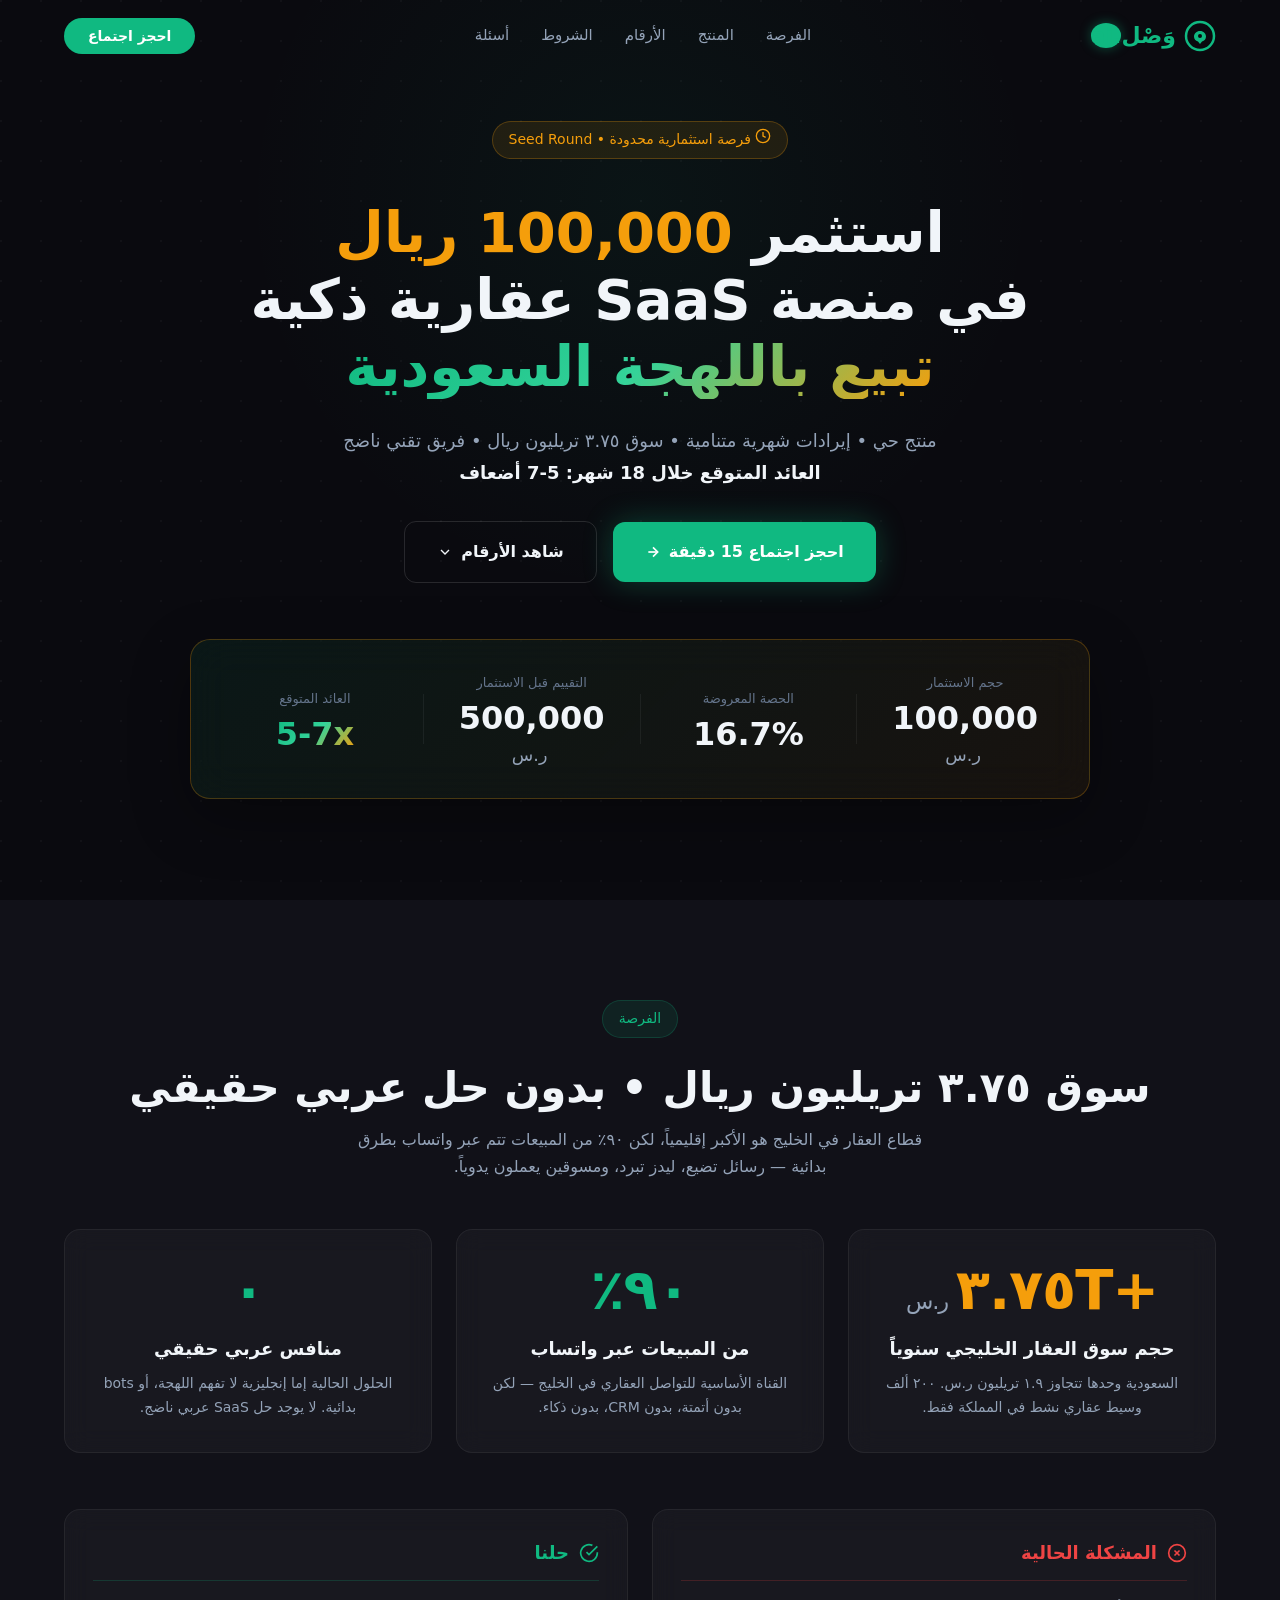
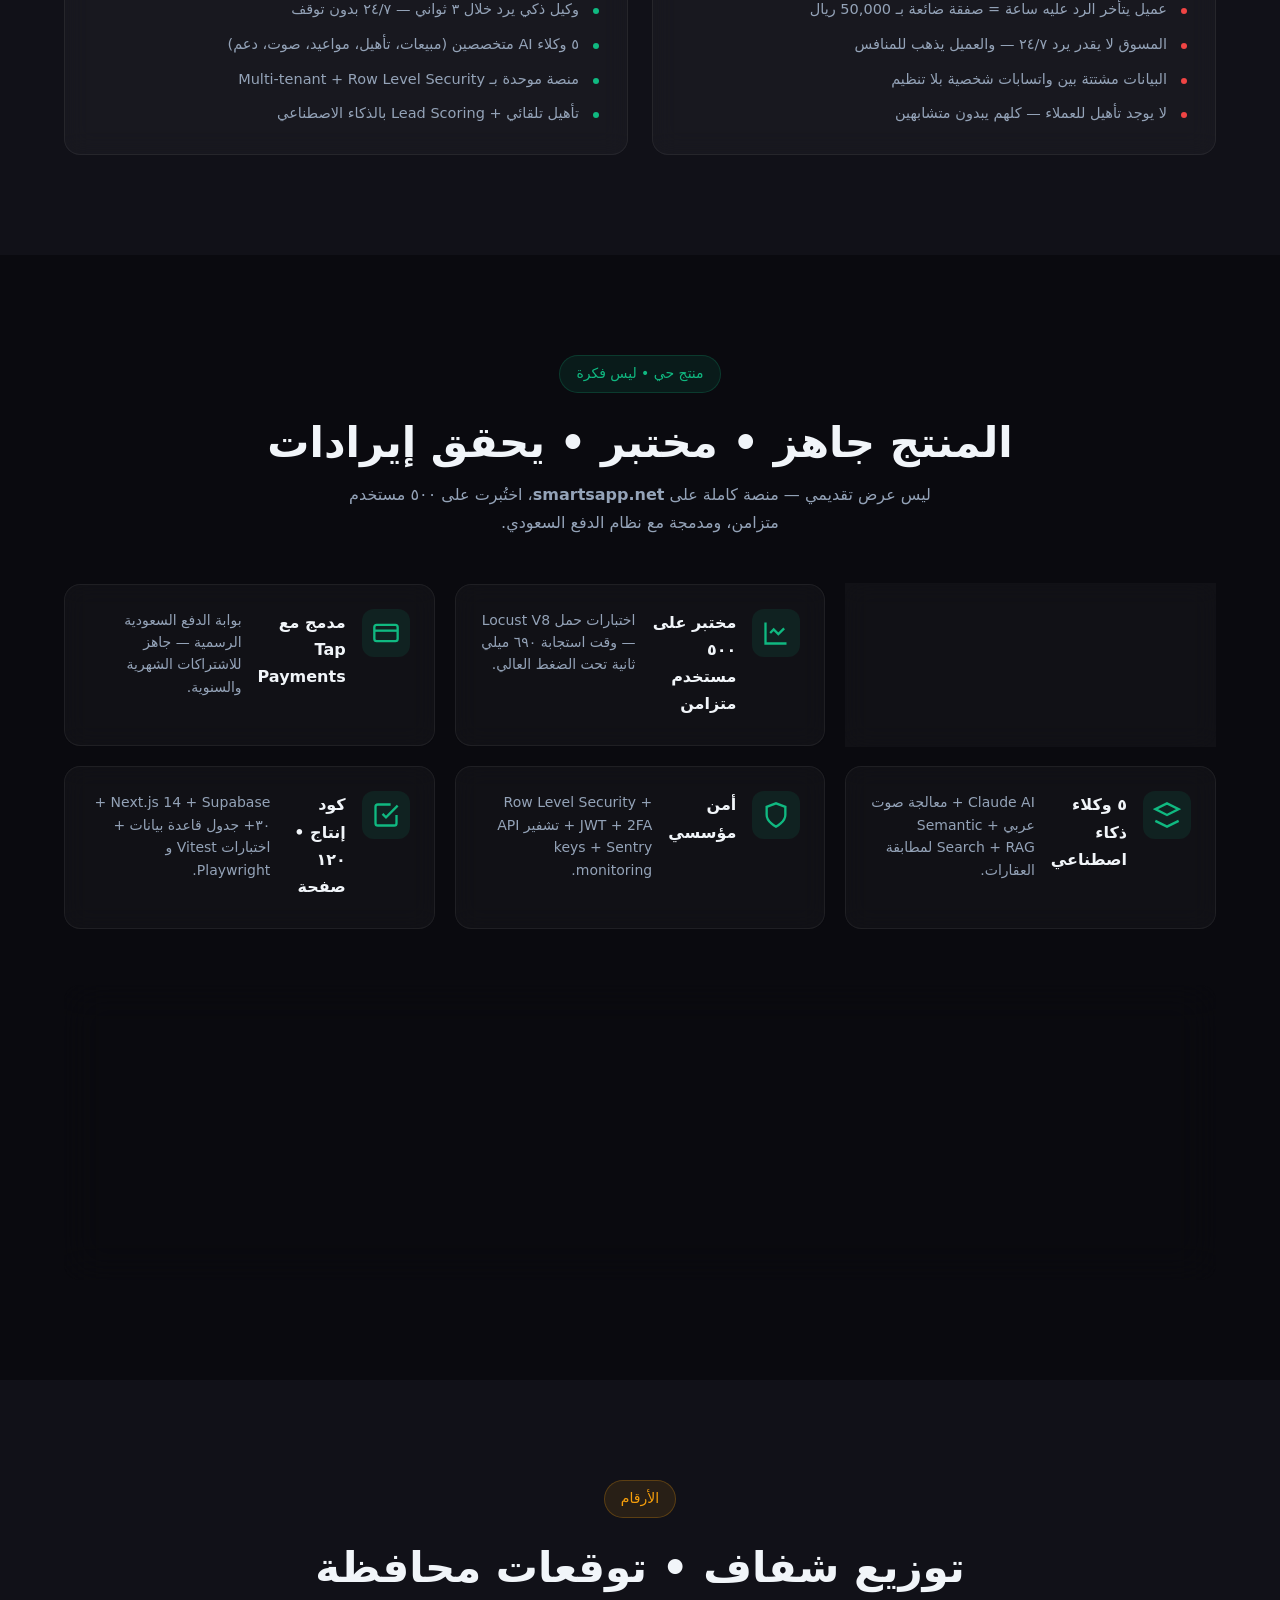
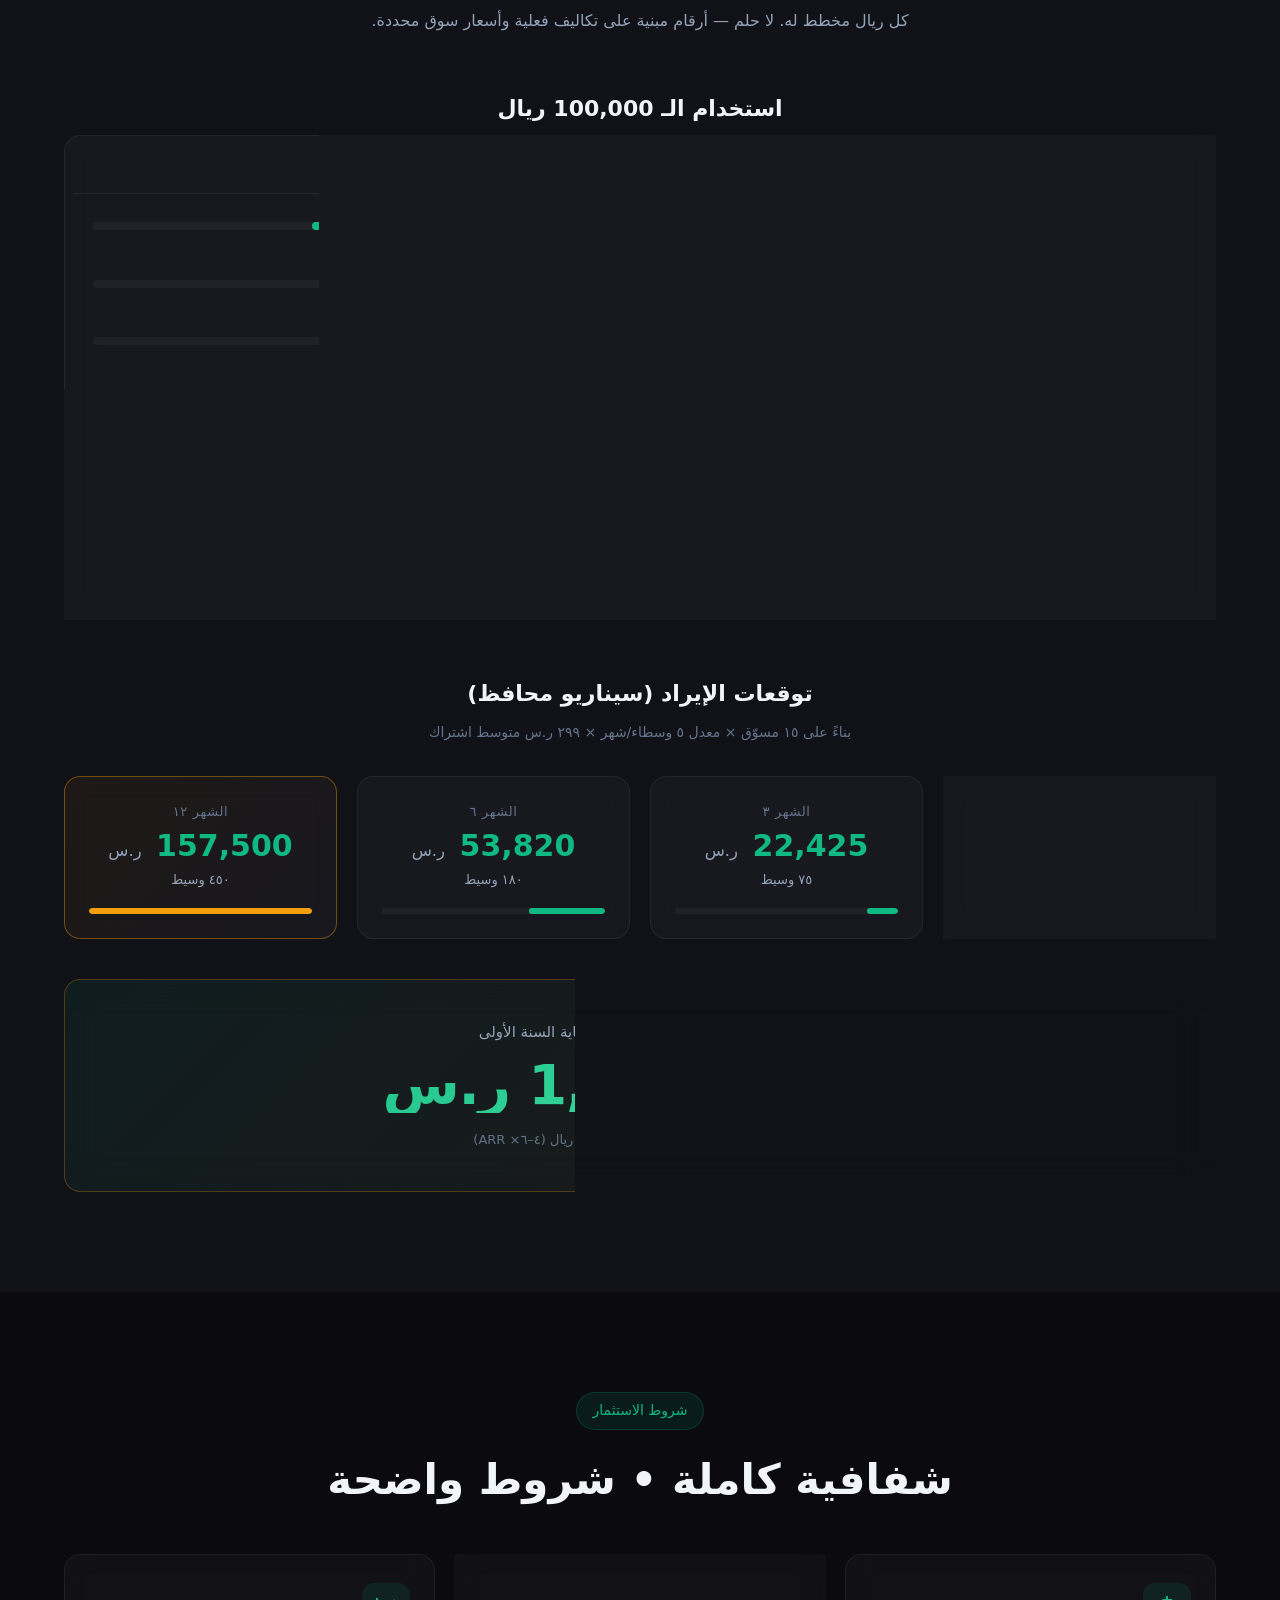
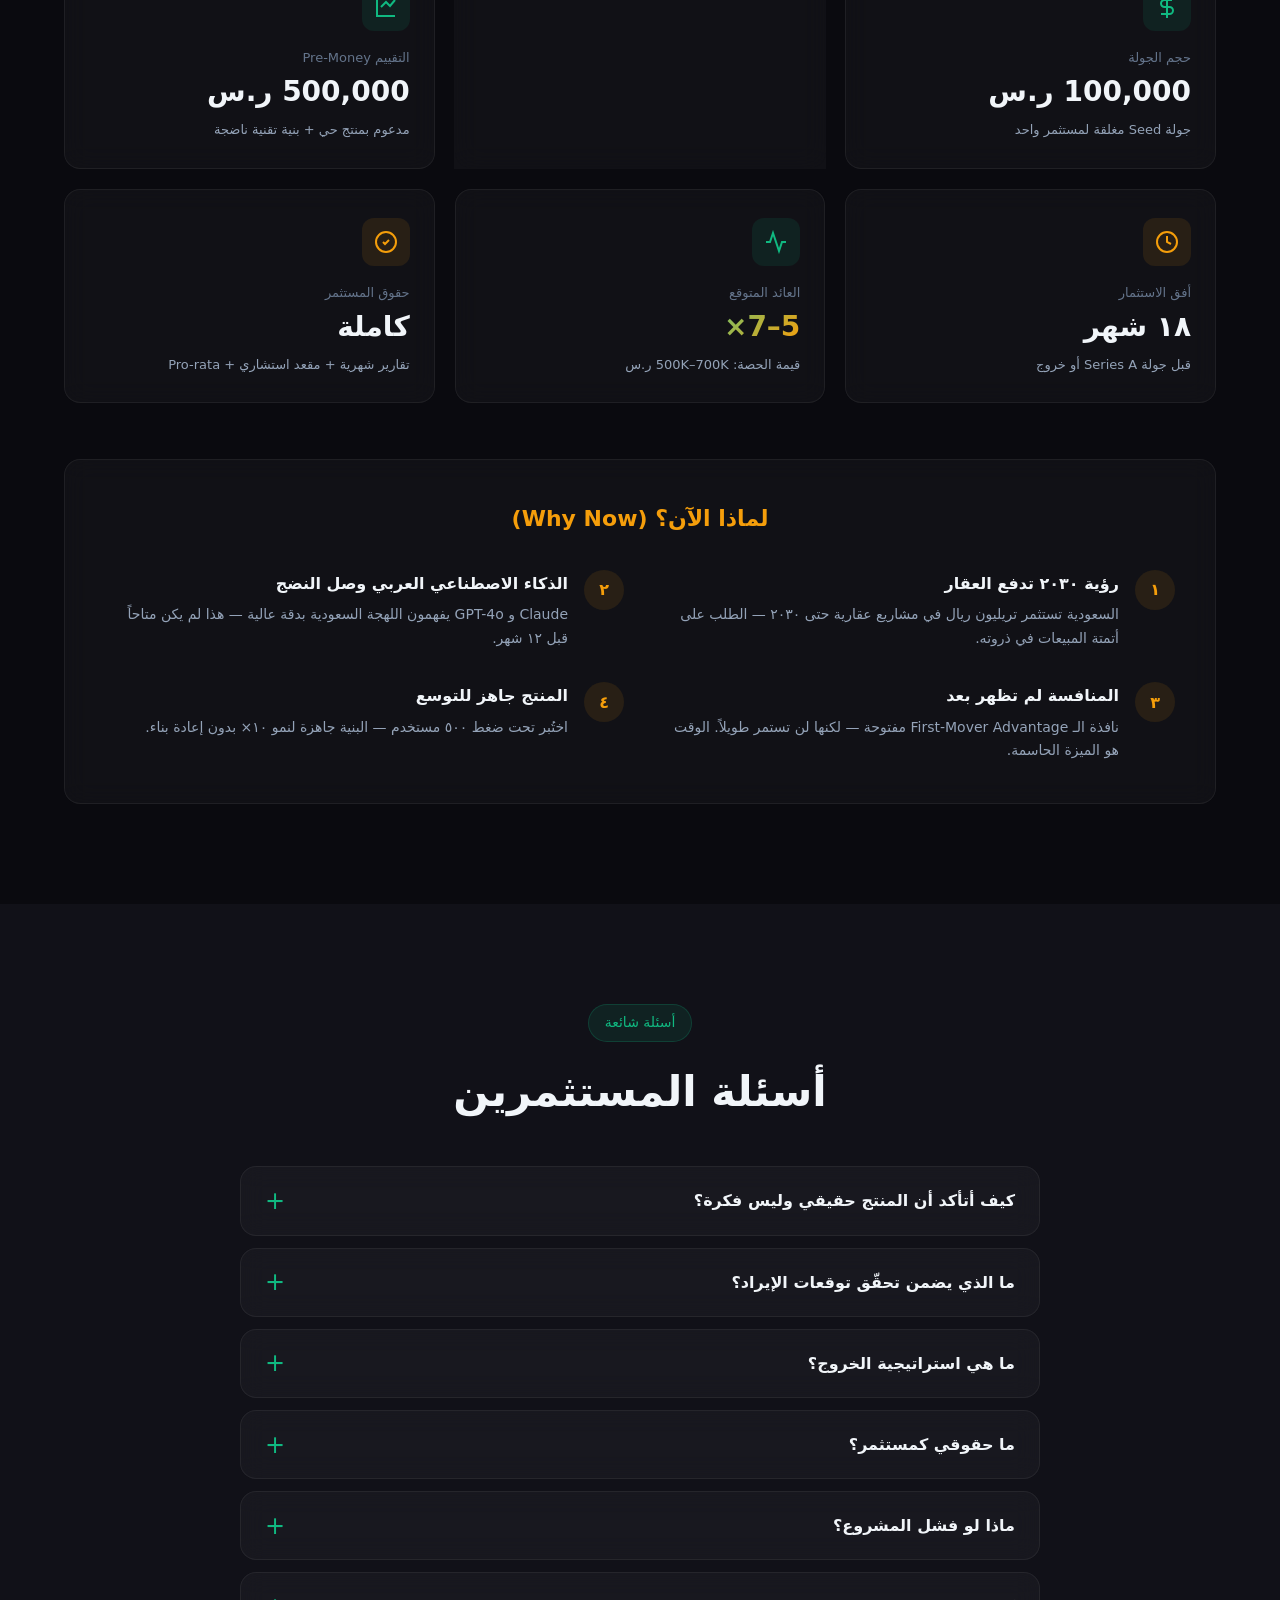
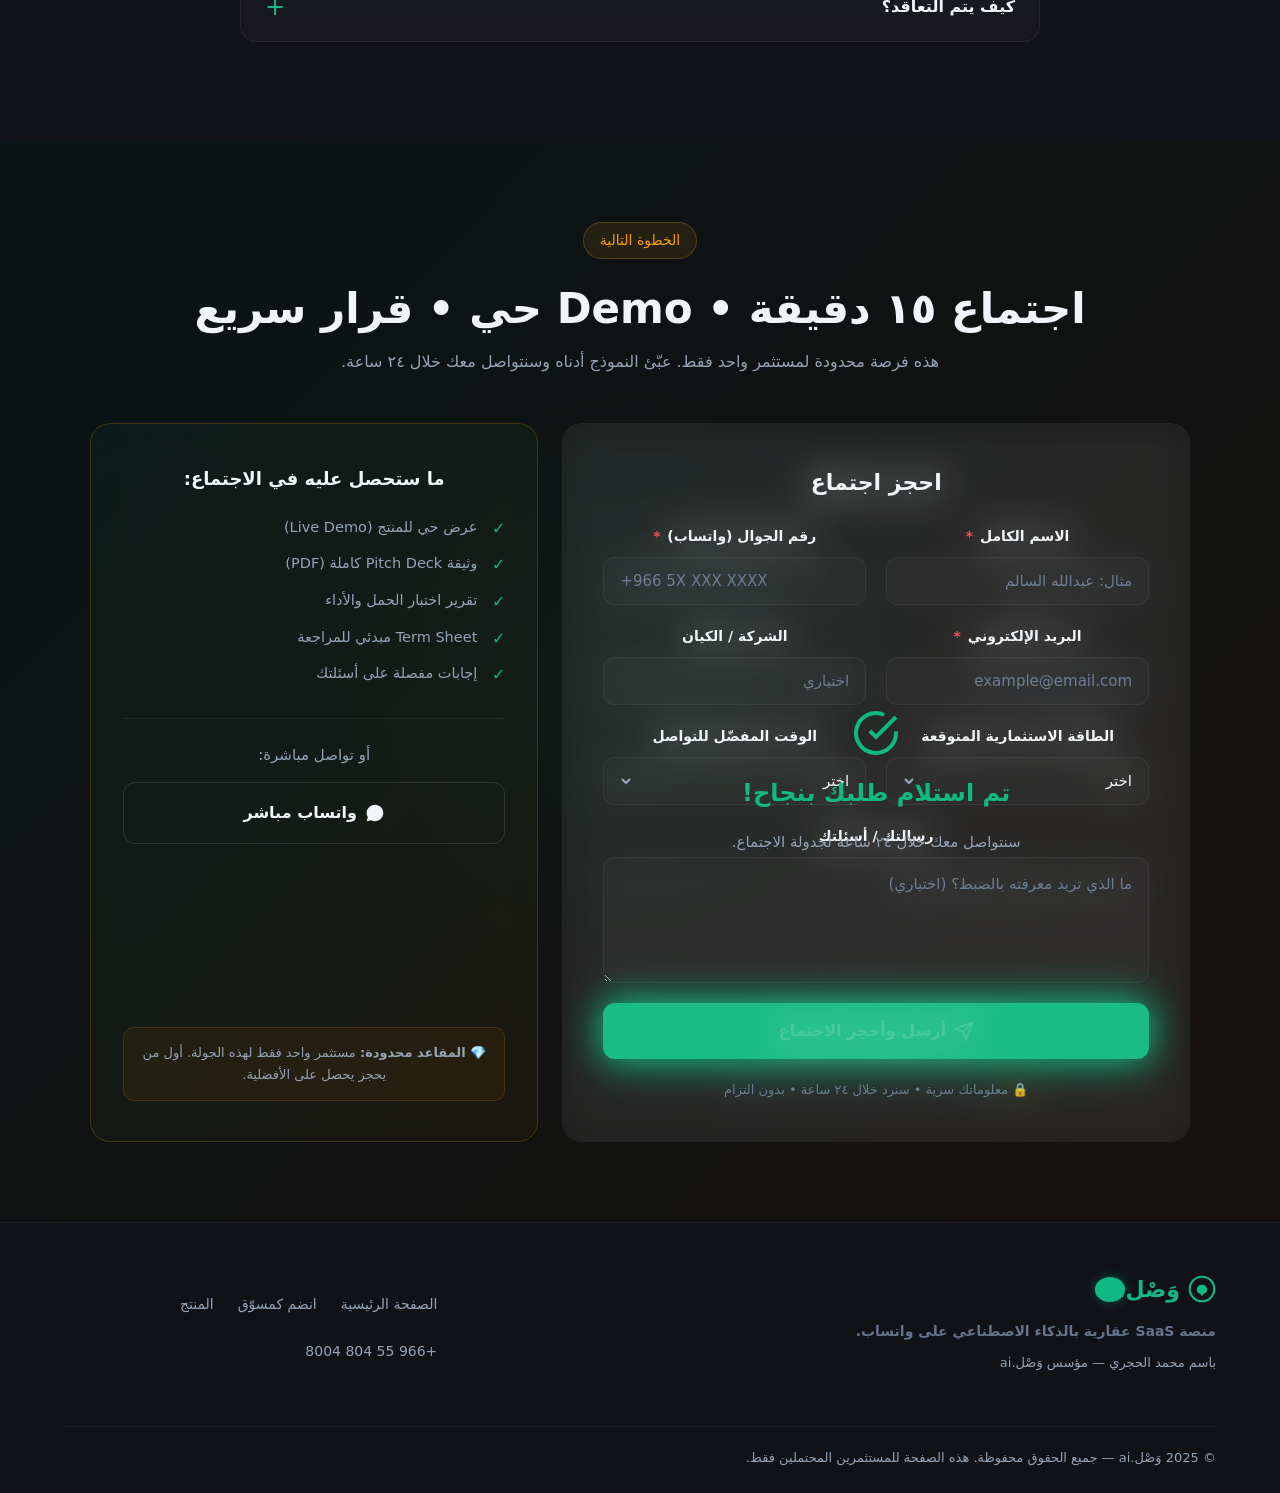
==== commit 680b85f0: "Convert market size figures from USD to SAR Localized financials for Saudi audience: - $1T+ → +٣.٧٥T" ====
--- a/investor.html
+++ b/investor.html
@@ -89,7 +89,7 @@
           </h1>
 
           <p class="hero-description hero-description-center">
-            منتج حي • إيرادات شهرية متنامية • سوق تريليون دولار • فريق تقني ناضج<br>
+            منتج حي • إيرادات شهرية متنامية • سوق ٣.٧٥ تريليون ريال • فريق تقني ناضج<br>
             <strong class="text-primary">العائد المتوقع خلال 18 شهر: 5-7 أضعاف</strong>
           </p>
 
@@ -136,15 +136,15 @@
       <div class="container">
         <div class="section-header">
           <span class="section-badge">الفرصة</span>
-          <h2>سوق تريليون دولار • بدون حل عربي حقيقي</h2>
+          <h2>سوق ٣.٧٥ تريليون ريال • بدون حل عربي حقيقي</h2>
           <p>قطاع العقار في الخليج هو الأكبر إقليمياً، لكن ٩٠٪ من المبيعات تتم عبر واتساب بطرق بدائية — رسائل تضيع، ليدز تبرد، ومسوقين يعملون يدوياً.</p>
         </div>
 
         <div class="grid-3 gap-24">
           <div class="opp-card glass-card">
-            <div class="opp-number gold-text">$1T+</div>
+            <div class="opp-number gold-text">+٣.٧٥T<span style="font-size:0.4em;font-weight:500;color:var(--text-secondary);margin-right:8px;">ر.س</span></div>
             <h3>حجم سوق العقار الخليجي سنوياً</h3>
-            <p>السعودية وحدها تتجاوز ٥٠٠ مليار دولار. ٢٠٠ ألف وسيط عقاري نشط في المملكة فقط.</p>
+            <p>السعودية وحدها تتجاوز ١.٩ تريليون ر.س. ٢٠٠ ألف وسيط عقاري نشط في المملكة فقط.</p>
           </div>
           <div class="opp-card glass-card">
             <div class="opp-number text-brand">٩٠٪</div>
